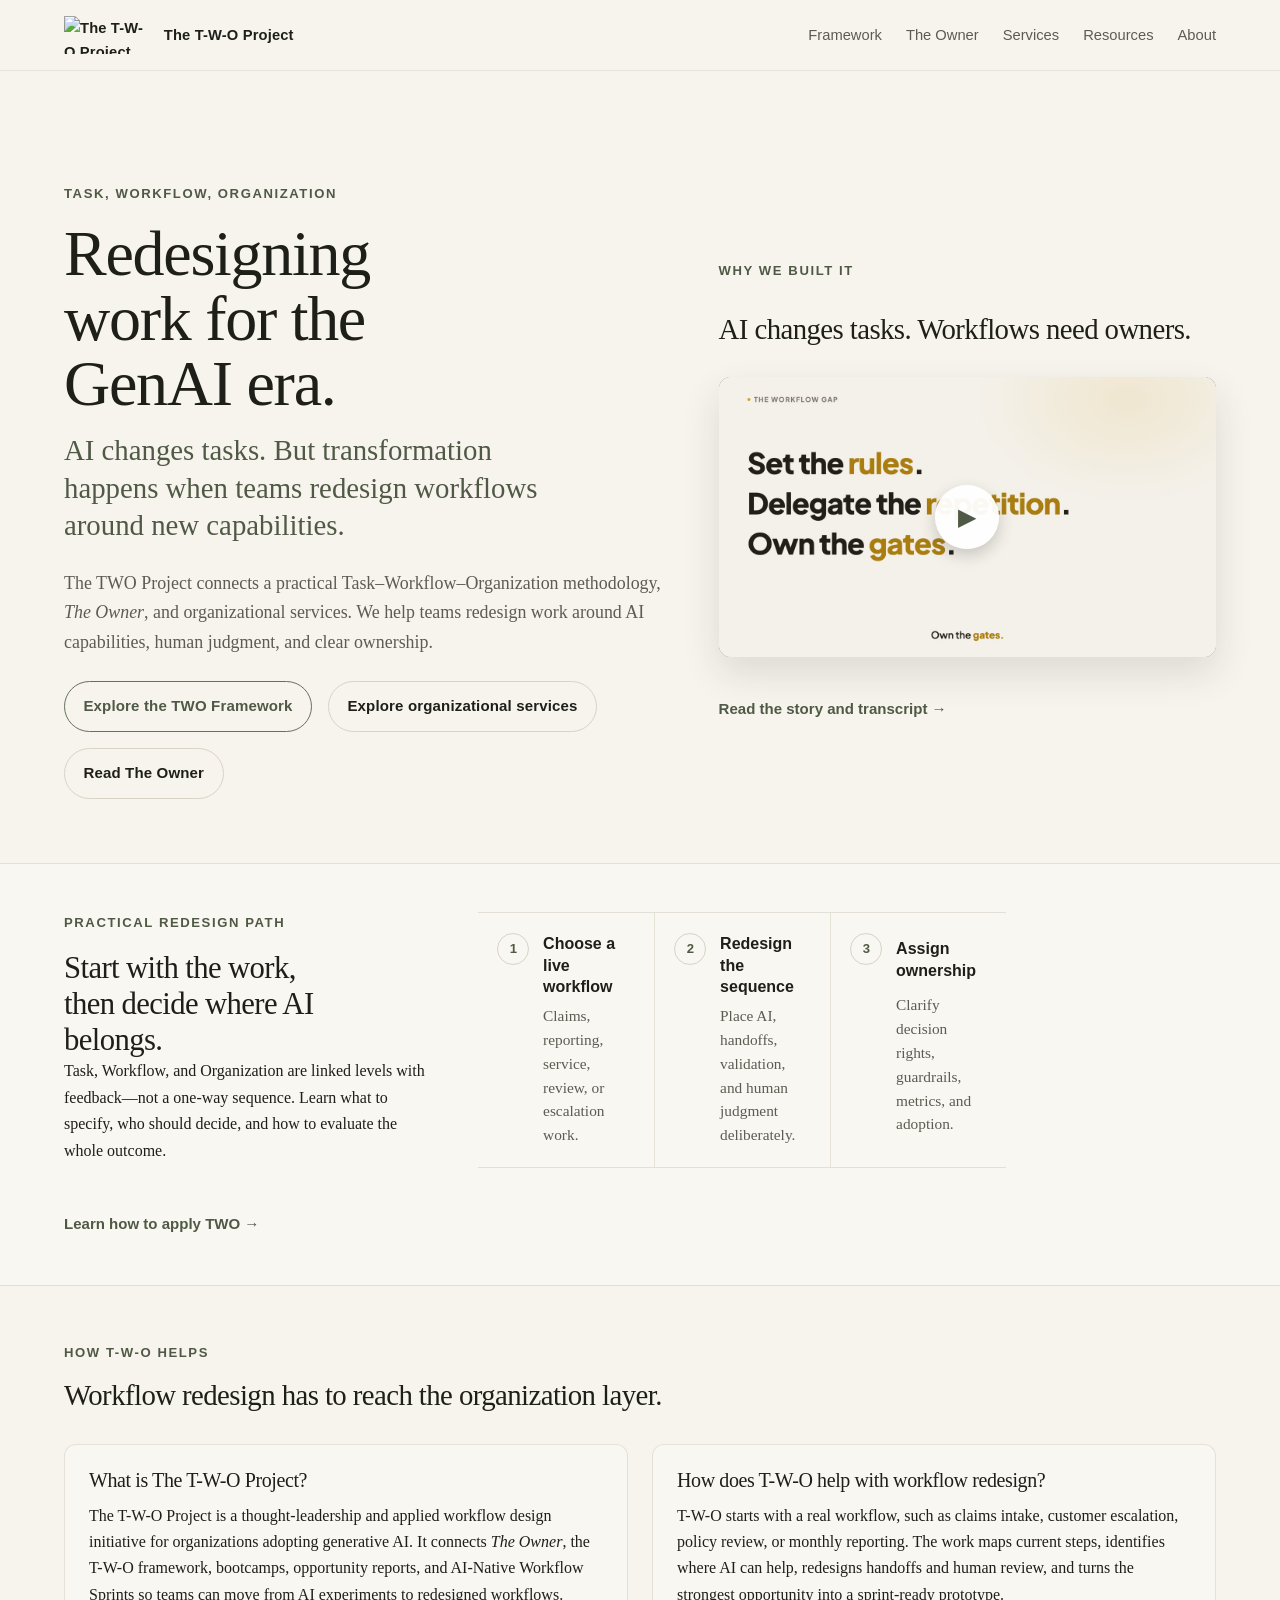
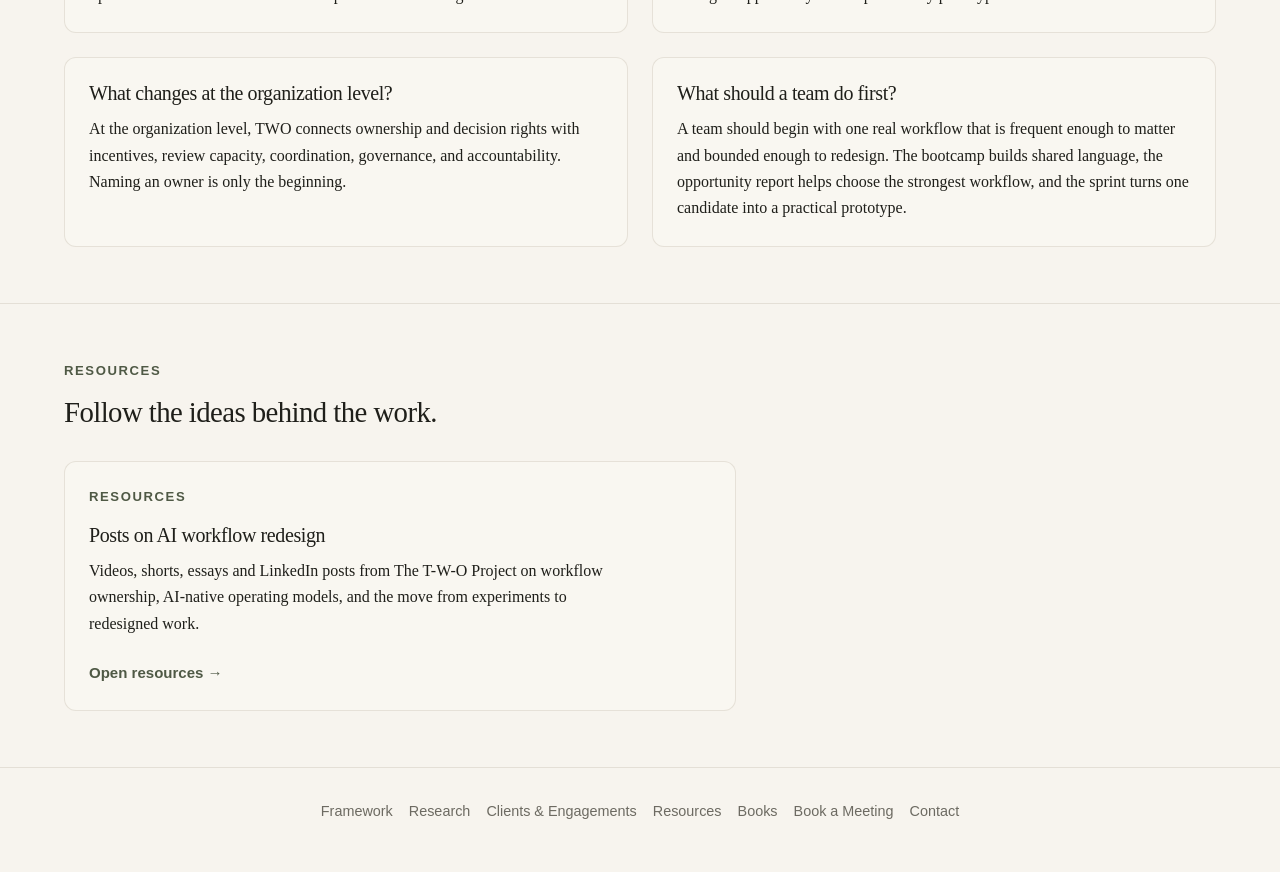
==== index.html @ 73f2ffca "Add Resources section, home video, and pending site updates - Resources: /resources/ index (All, Vid" ====
<!doctype html>
<html lang="en">
<head>
  <meta charset="UTF-8">
  <meta name="viewport" content="width=device-width, initial-scale=1.0">
  <meta name="description" content="The T-W-O Project helps organizations redesign real workflows for the GenAI era through workflow sprints, opportunity reports, bootcamps, and The Owner.">
  <link rel="canonical" href="https://thetwoproject.com/">
  <meta property="og:type" content="website">
  <meta property="og:site_name" content="The T-W-O Project">
  <meta property="og:title" content="The T-W-O Project | AI Workflow Redesign">
  <meta property="og:description" content="The T-W-O Project helps organizations redesign real workflows for the GenAI era through workflow sprints, opportunity reports, bootcamps, and The Owner.">
  <meta property="og:url" content="https://thetwoproject.com/">
  <meta property="og:image" content="https://thetwoproject.com/images/LOGO-W-TEXT.png">
  <meta name="twitter:card" content="summary_large_image">
  <meta name="twitter:title" content="The T-W-O Project | AI Workflow Redesign">
  <meta name="twitter:description" content="The T-W-O Project helps organizations redesign real workflows for the GenAI era through workflow sprints, opportunity reports, bootcamps, and The Owner.">
  <meta name="twitter:image" content="https://thetwoproject.com/images/LOGO-W-TEXT.png">
  <title>The T-W-O Project | AI Workflow Redesign</title>
  <script type="application/ld+json">
  {
    "@context": "https://schema.org",
    "@graph": [
      {
        "@type": "Organization",
        "@id": "https://thetwoproject.com/#organization",
        "name": "The T-W-O Project",
        "url": "https://thetwoproject.com/",
        "logo": "https://thetwoproject.com/images/LOGO-W-TEXT.png",
        "email": "info@thetwoproject.com",
        "description": "The T-W-O Project helps organizations redesign real workflows for the GenAI era through workflow sprints, opportunity reports, bootcamps, and The Owner."
      },
      {
        "@type": "WebSite",
        "@id": "https://thetwoproject.com/#website",
        "name": "The T-W-O Project",
        "url": "https://thetwoproject.com/",
        "publisher": {
          "@id": "https://thetwoproject.com/#organization"
        }
      },
      {
        "@type": "WebPage",
        "@id": "https://thetwoproject.com/#webpage",
        "url": "https://thetwoproject.com/",
        "name": "The T-W-O Project | AI Workflow Redesign",
        "description": "The T-W-O Project helps organizations redesign real workflows for the GenAI era through workflow sprints, opportunity reports, bootcamps, and The Owner.",
        "isPartOf": {
          "@id": "https://thetwoproject.com/#website"
        },
        "about": {
          "@id": "https://thetwoproject.com/#organization"
        },
        "dateModified": "2026-10-11"
      },
      {
        "@type": "ItemList",
        "@id": "https://thetwoproject.com/#offerings",
        "name": "The T-W-O Project offerings",
        "itemListElement": [
          {
            "@type": "ListItem",
            "position": 1,
            "item": {
              "@type": "Service",
              "name": "AI-Native Workflow Sprint",
              "url": "https://thetwoproject.com/work-with-us.html#workflow-sprint",
              "provider": {
                "@id": "https://thetwoproject.com/#organization"
              },
              "description": "AI-Native Workflow Sprints redesign and prototype one high-value workflow with tools, human judgment, and evaluation criteria."
            }
          },
          {
            "@type": "ListItem",
            "position": 2,
            "item": {
              "@type": "Service",
              "name": "Workflow Opportunity Report",
              "url": "https://thetwoproject.com/work-with-us.html#opportunity-report",
              "provider": {
                "@id": "https://thetwoproject.com/#organization"
              },
              "description": "Workflow Opportunity Reports turn employee-submitted workflows into prioritized pilots and practical next steps."
            }
          },
          {
            "@type": "ListItem",
            "position": 3,
            "item": {
              "@type": "Service",
              "name": "AI-Native Workflow Bootcamp",
              "url": "https://thetwoproject.com/work-with-us.html#bootcamp-path",
              "provider": {
                "@id": "https://thetwoproject.com/#organization"
              },
              "description": "Bootcamps help teams map real work, redesign workflows with AI, and identify high-value opportunities in real business tasks."
            }
          }
        ]
      },
      {
        "@type": "FAQPage",
        "@id": "https://thetwoproject.com/#faq",
        "mainEntity": [
          {
            "@type": "Question",
            "name": "What is The T-W-O Project?",
            "acceptedAnswer": {
              "@type": "Answer",
              "text": "The T-W-O Project is a thought-leadership and applied workflow design initiative for organizations adopting generative AI. It connects The Owner, the T-W-O framework, bootcamps, opportunity reports, and AI-Native Workflow Sprints so teams can move from AI experiments to redesigned workflows."
            }
          },
          {
            "@type": "Question",
            "name": "How does T-W-O help with workflow redesign?",
            "acceptedAnswer": {
              "@type": "Answer",
              "text": "T-W-O starts with a real workflow, such as claims intake, customer escalation, policy review, or monthly reporting. The work maps current steps, identifies where AI can help, redesigns handoffs and human review, and turns the strongest opportunity into a sprint-ready prototype."
            }
          },
          {
            "@type": "Question",
            "name": "What changes at the organization level?",
            "acceptedAnswer": {
              "@type": "Answer",
              "text": "At the organization level, TWO connects ownership and decision rights with incentives, review capacity, coordination, governance, and accountability. Naming an owner is only the beginning."
            }
          },
          {
            "@type": "Question",
            "name": "What should a team do first?",
            "acceptedAnswer": {
              "@type": "Answer",
              "text": "A team should begin with one real workflow that is frequent enough to matter and bounded enough to redesign. The bootcamp builds shared language, the opportunity report helps choose the strongest workflow, and the sprint turns one candidate into a practical prototype."
            }
          }
        ]
      }
    ]
  }
  </script>
  <!-- Privacy-friendly analytics by Plausible -->
  <script async src="https://plausible.io/js/pa-7a8gF1ZVN_QGPx2doBvLg.js"></script>
  <script>
    window.plausible=window.plausible||function(){(plausible.q=plausible.q||[]).push(arguments)},plausible.init=plausible.init||function(i){plausible.o=i||{}};
    plausible.init()
  </script>
  <!-- Google tag (gtag.js) -->
  <script async src="https://www.googletagmanager.com/gtag/js?id=G-9XBXGC7R7V"></script>
  <script>
    window.dataLayer = window.dataLayer || [];
    function gtag(){dataLayer.push(arguments);}
    gtag('js', new Date());

    gtag('config', 'G-9XBXGC7R7V');
  </script>
  <link rel="stylesheet" href="styles.css">
  <style>
    /* Home hero video (replaces the Owner preview signup card for now). */
    .hero-video-card { display: grid; gap: var(--space-3); align-content: start; }
    .hero-video-player { position: relative; aspect-ratio: 16 / 9; border-radius: var(--radius); overflow: hidden; background: #1f1f1a; box-shadow: 0 1rem 2.4rem rgba(31,31,26,.12); }
    .hero-video-player button, .hero-video-player iframe { position: absolute; inset: 0; width: 100%; height: 100%; border: 0; padding: 0; }
    .hero-video-player button { cursor: pointer; background: #f4f0e8 center / cover no-repeat; }
    .hero-video-player button span { position: absolute; left: 50%; top: 50%; transform: translate(-50%, -50%); width: 4rem; height: 4rem; border-radius: 50%; background: rgba(255,255,255,.95); display: grid; place-items: center; font-size: 1.5rem; color: var(--accent-deep); box-shadow: 0 .4rem 1rem rgba(31,31,26,.2); }
  </style>
</head>
<body>
  <header class="site-header">
    <div class="site-shell">
      <nav class="site-nav" aria-label="Primary">
        <a class="site-brand" aria-current="page" href="index.html"><img src="images/logo-header.png" alt="The T-W-O Project logo" width="228" height="96">The T-W-O Project</a>
        <div class="site-nav-links">
          <a href="framework.html">Framework</a>
          <a href="owner.html">The Owner</a>
          <a href="work-with-us.html">Services</a>
          <a href="resources/">Resources</a>
          <a href="about.html">About</a>
        </div>
      </nav>
    </div>
  </header>

  <main>
    <section class="hero hero-home hero-home-refined">
      <div class="site-shell hero-home-layout">
        <div class="hero-panel hero-panel-flat hero-home-copy">
          <p class="eyebrow">Task, Workflow, Organization</p>
          <h1>Redesigning work for the GenAI era.</h1>
          <p class="hero-line">AI changes tasks. But transformation happens when teams redesign workflows around new capabilities.</p>
          <p class="hero-text">The TWO Project connects a practical Task–Workflow–Organization methodology, <em>The Owner</em>, and organizational services. We help teams redesign work around AI capabilities, human judgment, and clear ownership.</p>
          <div class="cta-links" aria-label="Primary actions">
            <a class="button-link" href="framework.html">Explore the TWO Framework</a>
            <a class="button-link button-link-secondary" href="work-with-us.html">Explore organizational services</a>
            <a class="button-link button-link-secondary" href="owner.html">Read The Owner</a>
          </div>
        </div>
        <aside class="hero-video-card" aria-labelledby="hero-video-heading">
          <p class="section-label">Why we built it</p>
          <h2 id="hero-video-heading">AI changes tasks. Workflows need owners.</h2>
          <div class="hero-video-player" id="hero-video" data-video-id="E_-4bHsLRwQ">
            <button type="button" aria-label="Play video: AI changes tasks. Workflows need owners." style="background-image:url('images/why-two-poster.jpg')"><span aria-hidden="true">&#9654;</span></button>
          </div>
          <a class="text-link" href="resources/why-the-two-project/">Read the story and transcript</a>
        </aside>
      </div>
    </section>

    <section class="section section-bordered redesign-path-section" aria-labelledby="redesign-path-heading">
      <div class="site-shell redesign-path-layout">
        <div class="redesign-path-copy">
          <p class="section-label">Practical redesign path</p>
          <h2 id="redesign-path-heading">Start with the work, then decide where AI belongs.</h2>
          <p>Task, Workflow, and Organization are linked levels with feedback—not a one-way sequence. Learn what to specify, who should decide, and how to evaluate the whole outcome.</p>
          <a class="text-link" href="framework.html#apply">Learn how to apply TWO</a>
        </div>
        <ol class="redesign-path-steps">
          <li>
            <span>1</span>
            <strong>Choose a live workflow</strong>
            <p>Claims, reporting, service, review, or escalation work.</p>
          </li>
          <li>
            <span>2</span>
            <strong>Redesign the sequence</strong>
            <p>Place AI, handoffs, validation, and human judgment deliberately.</p>
          </li>
          <li>
            <span>3</span>
            <strong>Assign ownership</strong>
            <p>Clarify decision rights, guardrails, metrics, and adoption.</p>
          </li>
        </ol>
      </div>
    </section>

    <section class="section section-bordered section-quiet" aria-labelledby="home-faq-heading">
      <div class="site-shell">
        <div class="section-intro narrow-flow">
          <p class="section-label">How T-W-O helps</p>
          <h2 id="home-faq-heading">Workflow redesign has to reach the organization layer.</h2>
        </div>
        <div class="resource-grid">
          <article class="resource-card">
            <h3>What is The T-W-O Project?</h3>
            <p>The T-W-O Project is a thought-leadership and applied workflow design initiative for organizations adopting generative AI. It connects <em>The Owner</em>, the T-W-O framework, bootcamps, opportunity reports, and AI-Native Workflow Sprints so teams can move from AI experiments to redesigned workflows.</p>
          </article>
          <article class="resource-card">
            <h3>How does T-W-O help with workflow redesign?</h3>
            <p>T-W-O starts with a real workflow, such as claims intake, customer escalation, policy review, or monthly reporting. The work maps current steps, identifies where AI can help, redesigns handoffs and human review, and turns the strongest opportunity into a sprint-ready prototype.</p>
          </article>
          <article class="resource-card">
            <h3>What changes at the organization level?</h3>
            <p>At the organization level, TWO connects ownership and decision rights with incentives, review capacity, coordination, governance, and accountability. Naming an owner is only the beginning.</p>
          </article>
          <article class="resource-card">
            <h3>What should a team do first?</h3>
            <p>A team should begin with one real workflow that is frequent enough to matter and bounded enough to redesign. The bootcamp builds shared language, the opportunity report helps choose the strongest workflow, and the sprint turns one candidate into a practical prototype.</p>
          </article>
        </div>
      </div>
    </section>

    <section class="section section-bordered section-quiet">
      <div class="site-shell">
        <div class="section-intro narrow-flow">
          <p class="section-label">Resources</p>
          <h2>Follow the ideas behind the work.</h2>
        </div>
        <article class="link-card blog-feature-card">
          <p class="section-label">Resources</p>
          <h3>Posts on AI workflow redesign</h3>
          <p>Videos, shorts, essays and LinkedIn posts from The T-W-O Project on workflow ownership, AI-native operating models, and the move from experiments to redesigned work.</p>
          <a class="text-link" href="resources/">Open resources</a>
        </article>
      </div>
    </section>

  </main>

  <footer class="site-footer">
    <div class="site-shell footer-row footer-row-refined">
      <nav class="footer-links" aria-label="Footer">
        <a href="framework.html">Framework</a>
        <a href="research.html">Research</a>
        <a href="clients.html">Clients &amp; Engagements</a>
        <a href="resources/">Resources</a>
        <a href="owner.html">Books</a>
        <a href="https://bookings.cloud.microsoft/book/AIWorkflowGameDiscoveryCall@genai4all.org/?ismsaljsauthenabled" target="_blank" rel="noopener noreferrer">Book a Meeting</a>
        <a href="mailto:info@thetwoproject.com">Contact</a>
      </nav>
    </div>
  </footer>
  <script>
    (function () {
      var box = document.getElementById('hero-video');
      if (!box) return;
      var btn = box.querySelector('button');
      btn.addEventListener('click', function () {
        var f = document.createElement('iframe');
        f.src = 'https://www.youtube-nocookie.com/embed/' + box.dataset.videoId + '?autoplay=1&rel=0';
        f.title = 'AI changes tasks. Workflows need owners.';
        f.allow = 'accelerometer; autoplay; clipboard-write; encrypted-media; gyroscope; picture-in-picture; web-share';
        f.allowFullscreen = true;
        box.replaceChild(f, btn);
      });
    })();
  </script>
</body>
</html>
---- styles.css ----
:root {
  /* Core palette */
  --background: #f7f4ee;
  --surface: #fbf9f4;
  --surface-strong: #f1ece2;
  --text: #1f1f1a;
  --muted: #5d5b52;
  --border: #d9d3c6;
  --border-soft: rgba(217, 211, 198, 0.6);
  --accent: #66715b;
  --accent-deep: #4f5945;

  /* Typography */
  --font-serif: "Iowan Old Style", "Palatino Linotype", "Book Antiqua", Palatino, "Times New Roman", serif;
  --font-sans: -apple-system, BlinkMacSystemFont, "Segoe UI", Helvetica, Arial, sans-serif;

  /* Layout */
  --page-width: 72rem;
  --content-width: 42rem;
  --space-1: 0.5rem;
  --space-2: 0.75rem;
  --space-3: 1rem;
  --space-4: 1.5rem;
  --space-5: 2rem;
  --space-6: 3rem;
  --space-7: 4rem;
  --space-8: 6rem;
  --radius: 0.75rem;
  --transition: 160ms ease;
}

/* TWO guide: scoped additions to the shared editorial components. */
.about-project-panel p a { text-decoration: underline; text-underline-offset: 0.2em; }
.framework-page :is(a, button):focus-visible,
.site-nav a:focus-visible,
.footer-links a:focus-visible {
  outline: 2px solid var(--accent-deep);
  outline-offset: 4px;
}

.framework-skip {
  position: absolute;
  top: 0.5rem;
  left: 0.5rem;
  z-index: 100;
  padding: 0.6rem 1rem;
  background: var(--surface);
  transform: translateY(-200%);
}

.framework-skip:focus { transform: translateY(0); }
.framework-page main [id] { scroll-margin-top: 1.5rem; }
.framework-page h4 { margin: 1.25rem 0 0.5rem; font-family: var(--font-sans); font-size: 0.95rem; }
.framework-page li + li { margin-top: 0.5rem; }
.framework-page :is(p, li, a) { overflow-wrap: break-word; }
.framework-page .resource-card p { margin-bottom: var(--space-4); }
.framework-page .resource-card p:last-child { margin-bottom: 0; }
.framework-section-nav { display: flex; flex-wrap: wrap; gap: 0.7rem 1.5rem; margin-top: var(--space-5); font-family: var(--font-sans); font-size: 0.9rem; }
.framework-section-nav a,
.framework-page p a { text-decoration: underline; text-underline-offset: 0.2em; }
.framework-loop { margin: var(--space-5) 0; padding: var(--space-5); border: 1px solid var(--border); border-radius: var(--radius); background: var(--surface-strong); }
.framework-loop-grid { display: grid; grid-template-columns: 1fr auto 1fr auto 1fr; gap: var(--space-4); align-items: center; }
.framework-loop-grid div { min-width: 0; }
.framework-loop-grid strong { display: block; font-size: 1.45rem; }
.framework-loop-grid span { display: block; font-family: var(--font-sans); color: var(--muted); font-size: 0.9rem; }
.framework-loop-grid .framework-loop-arrow { font-size: 1.8rem; color: var(--accent-deep); }
.framework-loop figcaption { margin-top: var(--space-4); max-width: 75ch; color: var(--muted); font-size: 0.95rem; }
.framework-level-grid,
.framework-comparison { display: grid; grid-template-columns: repeat(3, minmax(0, 1fr)); gap: var(--space-4); }
.framework-example-note { padding-top: var(--space-3); border-top: 1px solid var(--border); color: var(--muted); }
.framework-feedback { max-width: 75ch; margin-top: var(--space-5); }
.framework-subheading { margin-top: var(--space-6); }
.framework-process { max-width: 75ch; padding-left: 1.5rem; }
.framework-process > li { padding: var(--space-4) 0 var(--space-3) 0.5rem; border-bottom: 1px solid var(--border-soft); }
.framework-process > li::marker { color: var(--accent-deep); font-family: var(--font-sans); font-weight: 600; }
.framework-process h4 { margin-top: 0; }
.framework-checklist { max-width: 75ch; margin-top: var(--space-5); padding: var(--space-5); background: var(--surface-strong); border: 1px solid var(--border); border-radius: var(--radius); }
.framework-checklist ul { margin-bottom: 0; }

@media (max-width: 960px) {
  .framework-level-grid,
  .framework-comparison { grid-template-columns: 1fr; }
}

@media (max-width: 600px) {
  .framework-loop-grid { grid-template-columns: 1fr; gap: var(--space-2); }
  .framework-loop-grid .framework-loop-arrow { transform: rotate(90deg); justify-self: start; }
  .framework-loop,
  .framework-checklist { padding: var(--space-4); }
}

@media (prefers-reduced-motion: reduce) {
  html { scroll-behavior: auto; }
}

/* Base document styles */
*,
*::before,
*::after {
  box-sizing: border-box;
}

html {
  font-size: 16px;
  scroll-behavior: smooth;
}

body {
  margin: 0;
  background: var(--background);
  color: var(--text);
  font-family: var(--font-serif);
  line-height: 1.65;
  text-rendering: optimizeLegibility;
  -webkit-font-smoothing: antialiased;
  overflow-x: hidden;
}

img {
  max-width: 100%;
  display: block;
}

a {
  color: var(--accent-deep);
  text-decoration: none;
}

a:hover,
a:focus-visible {
  color: var(--accent);
}

p,
ul,
ol {
  margin: 0 0 var(--space-4);
  max-width: 66ch;
}

h1,
h2,
h3 {
  margin: 0 0 var(--space-3);
  font-weight: 500;
  line-height: 1.1;
  letter-spacing: -0.02em;
}

h1 {
  font-size: clamp(3.2rem, 7.4vw, 5.6rem);
}

h2 {
  font-size: clamp(1.35rem, 2.4vw, 1.8rem);
}

h3 {
  font-size: 1.15rem;
}

em {
  font-style: italic;
}

/* Shared layout helpers */
.site-shell {
  width: min(calc(100% - 2.5rem), var(--page-width));
  margin: 0 auto;
}

.narrow-flow {
  max-width: 38rem;
}

.section {
  padding: var(--space-7) 0;
}

.section-quiet {
  padding-top: calc(var(--space-7) - 0.5rem);
  padding-bottom: calc(var(--space-7) - 0.5rem);
}

.section-bordered {
  border-top: 1px solid var(--border-soft);
}

.section-label,
.eyebrow,
.site-nav,
.button-link,
.footer-domain,
.note-title {
  font-family: var(--font-sans);
}

.section-label,
.eyebrow {
  margin-bottom: var(--space-3);
  color: var(--accent-deep);
  font-size: 0.82rem;
  font-weight: 600;
  letter-spacing: 0.12em;
  text-transform: uppercase;
}

.section-heading {
  max-width: 24rem;
}

.section-intro {
  margin-bottom: var(--space-5);
}

/* Header and navigation */
.site-header {
  border-bottom: 1px solid rgba(217, 211, 198, 0.5);
  background: rgba(247, 244, 238, 0.82);
  backdrop-filter: blur(8px);
}

.site-nav {
  display: flex;
  align-items: center;
  justify-content: space-between;
  gap: var(--space-4);
  flex-wrap: wrap;
  padding: 1rem 0;
  font-size: 0.92rem;
}

.site-brand {
  display: flex;
  align-items: center;
  gap: 0.6rem;
  color: var(--text);
  font-weight: 600;
  letter-spacing: 0.01em;
}

.site-brand img {
  height: 38px;
  width: auto;
  display: block;
}

.site-nav-links {
  display: flex;
  flex-wrap: wrap;
  gap: var(--space-4);
}

.site-nav-links a {
  color: var(--muted);
}

.site-nav-links a:hover,
.site-nav-links a:focus-visible {
  color: var(--text);
}

.site-nav-links a[aria-current="page"] {
  color: var(--text);
}

/* Hero sections */
.hero {
  padding: calc(var(--space-8) + 0.5rem) 0 var(--space-8);
}

.hero-compact {
  padding-bottom: var(--space-7);
}

.hero-compact h1 {
  font-size: clamp(2rem, 4.5vw, 3.2rem);
}

.hero-home {
  padding-top: calc(var(--space-8) + 1rem);
}

.hero-home-refined {
  padding-bottom: var(--space-7);
}

.hero-home-layout {
  display: grid;
  grid-template-columns: minmax(0, 1fr) minmax(20rem, 0.82fr);
  gap: var(--space-6);
  align-items: center;
}

.hero-home-copy h1 {
  max-width: 12ch;
  font-size: clamp(2.5rem, 5vw, 4.1rem);
  line-height: 1.02;
}

.hero-home-copy .hero-line {
  max-width: 34ch;
}

.hero-signup-card {
  align-self: center;
  padding: 1.35rem 1.5rem;
  border: 1px solid var(--border-soft);
  border-radius: var(--radius);
  background: rgba(251, 249, 244, 0.9);
  box-shadow: inset 0 1px 0 rgba(255, 255, 255, 0.7);
}

.hero-signup-card h2 {
  margin-bottom: var(--space-2);
  font-size: 1.35rem;
  letter-spacing: 0;
}

.hero-signup-card > p:last-of-type {
  margin-bottom: 0;
  color: var(--muted);
  font-size: 0.95rem;
}

.hero-signup-form {
  margin-top: var(--space-4);
}

.hero-signup-fields {
  gap: 0.75rem;
}

.redesign-path-section {
  padding: var(--space-6) 0;
  background: rgba(251, 249, 244, 0.38);
}

.redesign-path-layout {
  display: grid;
  grid-template-columns: minmax(14rem, 0.72fr) minmax(0, 1.45fr);
  gap: var(--space-6);
  align-items: start;
}

.redesign-path-copy h2 {
  max-width: 16rem;
  margin-bottom: 0;
  font-size: clamp(1.6rem, 2.4vw, 2.1rem);
  line-height: 1.18;
}

.redesign-path-steps {
  display: grid;
  grid-template-columns: repeat(3, minmax(0, 1fr));
  gap: 0;
  margin: 0;
  padding: 0;
  border-top: 1px solid var(--border-soft);
  border-bottom: 1px solid var(--border-soft);
  list-style: none;
}

.redesign-path-steps li {
  display: grid;
  grid-template-columns: auto minmax(0, 1fr);
  column-gap: 0.85rem;
  row-gap: 0.4rem;
  padding: 1.25rem 1.2rem;
}

.redesign-path-steps li + li {
  border-left: 1px solid var(--border-soft);
}

.redesign-path-steps span {
  display: inline-flex;
  align-items: center;
  justify-content: center;
  width: 2rem;
  height: 2rem;
  border: 1px solid var(--border);
  border-radius: 999px;
  color: var(--accent-deep);
  font-family: var(--font-sans);
  font-size: 0.82rem;
  font-weight: 700;
  line-height: 1;
}

.redesign-path-steps strong {
  align-self: center;
  color: var(--text);
  font-family: var(--font-sans);
  font-size: 1rem;
  line-height: 1.35;
}

.redesign-path-steps p {
  grid-column: 2;
  margin: 0;
  color: var(--muted);
  font-size: 0.96rem;
  line-height: 1.55;
}

.hero-panel {
  max-width: 46rem;
  padding: 0;
  border: 0;
  border-radius: 0;
  background: transparent;
  box-shadow: none;
}

.hero-panel-compact {
  max-width: 40rem;
}

.hero-panel-flat {
  max-width: 40rem;
}

.hero-subtitle {
  margin-top: calc(var(--space-2) * -1);
  margin-bottom: var(--space-4);
  color: var(--muted);
  font-size: 1.1rem;
  font-style: italic;
}

.hero-line {
  max-width: 30ch;
  margin-bottom: var(--space-4);
  color: var(--accent-deep);
  font-size: clamp(1.35rem, 2.5vw, 1.8rem);
  line-height: 1.3;
}

.hero-text {
  max-width: 38rem;
  color: var(--muted);
  font-size: 1.12rem;
}

.hero-with-player .hero-player-layout {
  display: grid;
  grid-template-columns: minmax(0, 1fr) minmax(12rem, 17.5rem);
  align-items: start;
  gap: var(--space-6);
}

.hero-with-player .hero-player-copy {
  max-width: none;
}

.hero-audio {
  margin: 0;
  padding: 0;
  border: 1px solid var(--border-soft);
  border-radius: var(--radius);
  background: var(--surface);
  box-shadow: 0 0.5rem 1.5rem rgba(31, 31, 26, 0.05);
}

.hero-audio-label {
  margin: 0;
  padding: 0.65rem 1rem 0.35rem;
  font-family: var(--font-sans);
  font-size: 0.72rem;
  font-weight: 600;
  letter-spacing: 0.1em;
  text-transform: uppercase;
  color: var(--accent-deep);
}

.hero-audio-tracks {
  display: flex;
  flex-wrap: wrap;
  gap: var(--space-2);
  padding: 0 0.75rem 0.5rem;
}

.hero-audio-chip {
  margin: 0;
  padding: 0.35rem 0.65rem;
  border: 1px solid var(--border);
  border-radius: 999px;
  background: var(--surface);
  color: var(--text);
  font-family: var(--font-sans);
  font-size: 0.8rem;
  font-weight: 600;
  cursor: pointer;
  transition: background-color var(--transition), border-color var(--transition), color var(--transition);
}

.hero-audio-chip:hover,
.hero-audio-chip:focus-visible {
  border-color: var(--accent);
  color: var(--accent-deep);
  outline: none;
}

.hero-audio-chip[aria-current="true"] {
  border-color: var(--accent);
  background: rgba(102, 113, 91, 0.1);
  color: var(--accent-deep);
}

.hero-audio-frame {
  display: block;
  width: 100%;
  height: 4.75rem;
  border: 0;
  background: transparent;
}

.preview-lede {
  margin-bottom: 0;
  color: var(--muted);
  font-size: 1.02rem;
}

.preview-gitbook-cta {
  margin-top: var(--space-4);
  margin-bottom: 0;
}

.preview-crosslink {
  margin-top: var(--space-3);
  margin-bottom: 0;
  color: var(--muted);
  font-size: 0.98rem;
}

.preview-embed-docs {
  margin-top: var(--space-6);
  padding: var(--space-4);
  max-width: 40rem;
  border: 1px solid var(--border-soft);
  border-radius: var(--radius);
  background: rgba(251, 249, 244, 0.6);
}

.preview-embed-docs summary {
  cursor: pointer;
  font-family: var(--font-sans);
  font-size: 0.95rem;
  font-weight: 600;
  color: var(--text);
}

.preview-embed-intro {
  margin-top: var(--space-3);
  margin-bottom: var(--space-3);
  color: var(--muted);
  font-size: 0.92rem;
}

.preview-embed-intro code {
  font-size: 0.88em;
}

.preview-embed-code {
  margin: 0;
  padding: var(--space-3);
  overflow-x: auto;
  border-radius: calc(var(--radius) - 2px);
  background: var(--surface-strong);
  font-family: ui-monospace, SFMono-Regular, Menlo, Monaco, Consolas, monospace;
  font-size: 0.78rem;
  line-height: 1.45;
  color: var(--text);
}

/* Owner page (The Owner Book) */
.owner-page {
  --owner-hero-content-width: 48rem;
}

.owner-hero-layout {
  display: grid;
  width: 100%;
  grid-template-columns: minmax(0, 48rem) minmax(18rem, 1fr);
  align-items: start;
  gap: 0;
}

.owner-hero-copy {
  max-width: 41rem;
}

.owner-hero-cover {
  justify-self: center;
  width: min(100%, 22rem);
  margin-top: 0.45rem;
}

.owner-cover-stage {
  display: flex;
  justify-content: center;
  width: min(100%, 20.5rem);
  padding: 0;
}

.owner-cover-stage img {
  width: 100%;
  display: block;
  border-radius: 0.95rem;
  box-shadow:
    0 0.35rem 0.85rem rgba(72, 52, 43, 0.05),
    0 1.2rem 2.6rem rgba(102, 77, 64, 0.12),
    0 2.8rem 4.8rem rgba(181, 162, 145, 0.2);
}

.owner-hero-audio {
  margin-top: var(--space-3);
  max-width: min(100%, var(--owner-hero-content-width));
}

@media (min-width: 721px) and (max-width: 1360px) {
  .owner-hero-layout {
    gap: clamp(1rem, 2vw, 1.5rem);
  }
}

@media (max-width: 720px) {
  .owner-hero-layout {
    grid-template-columns: 1fr;
  }

  .owner-hero-audio,
  .owner-hero-actions {
    max-width: 30rem;
  }

  .owner-hero-cover {
    order: -1;
    max-width: 16rem;
    margin-top: 0;
    margin-bottom: var(--space-4);
  }

  .owner-cover-stage {
    padding: 0;
  }
}

.owner-audio-intro {
  margin-top: var(--space-4);
  margin-bottom: var(--space-2);
}

.owner-audio-title,
.owner-audio-copy {
  font-family: var(--font-sans);
}

.owner-audio-title {
  margin-bottom: 0.35rem;
  color: var(--text);
  font-size: 0.92rem;
  font-weight: 700;
  letter-spacing: 0.04em;
  text-transform: uppercase;
}

.owner-audio-copy {
  margin-bottom: 0;
  color: var(--muted);
  font-size: 0.94rem;
  line-height: 1.55;
}

.owner-audio-copy a {
  color: var(--accent-deep);
  font-weight: 600;
  text-decoration: underline;
  text-underline-offset: 2px;
}

.owner-preview-platforms {
  display: flex;
  flex-wrap: wrap;
  gap: 0.5rem;
  margin-top: 0.85rem;
}

.owner-preview-platform {
  display: inline-flex;
  align-items: center;
  gap: 0.45rem;
  padding: 0.35rem 0.75rem;
  border: 1px solid var(--border);
  border-radius: 999px;
  background: var(--surface);
  color: var(--text);
  font-family: var(--font-sans);
  font-size: 0.82rem;
  font-weight: 600;
  line-height: 1;
  transition: border-color var(--transition), background-color var(--transition), color var(--transition);
}

.owner-preview-platform:hover,
.owner-preview-platform:focus-visible {
  border-color: var(--accent);
  background: rgba(102, 113, 91, 0.08);
  color: var(--accent-deep);
  outline: none;
}

.owner-preview-platform-icon {
  width: 0.95rem;
  height: 0.95rem;
  fill: currentColor;
  flex: 0 0 auto;
}

.owner-full-audio-cta {
  margin: 0.85rem 0 0;
  font-family: var(--font-sans);
  font-size: 0.92rem;
}

.owner-full-audio-cta a {
  color: var(--accent-deep);
  font-weight: 600;
  text-decoration: underline;
  text-underline-offset: 2px;
}

.owner-page .hero-audio {
  width: 100%;
  padding-bottom: 0;
  overflow: hidden;
  border-color: var(--border-soft);
  background: var(--surface-strong);
  box-shadow: none;
}

.owner-page .hero-audio-label {
  padding: 0.7rem 1rem 0.35rem;
  color: var(--accent-deep);
}

.owner-page .hero-audio-tracks {
  padding: 0 1rem 0.4rem;
  gap: 0.4rem;
}

.owner-page .hero-audio-chip {
  border-color: var(--border);
  background: var(--surface);
  color: var(--text);
}

.owner-page .hero-audio-chip:hover,
.owner-page .hero-audio-chip:focus-visible {
  border-color: var(--muted);
  color: var(--text);
}

.owner-page .hero-audio-chip[aria-current="true"] {
  border-color: var(--text);
  background: var(--text);
  color: var(--surface);
}

.owner-page .hero-audio-frame {
  height: 4rem;
  display: block;
}

.owner-page .hero-audio-hint {
  margin: 0;
  padding: 0.3rem 1rem 0.6rem;
  font-family: var(--font-sans);
  font-size: 0.75rem;
  line-height: 1.4;
  color: var(--muted);
  border-top: 1px solid var(--border-soft);
}

/* Standalone audio section */
.owner-audio-layout {
  display: grid;
  grid-template-columns: minmax(0, 1fr) minmax(14rem, 22rem);
  align-items: start;
  gap: clamp(var(--space-5), 4vw, var(--space-7));
}

.owner-audio-intro p:last-of-type {
  margin-bottom: 0;
  color: var(--muted);
}

.owner-audio-widget {
  width: 100%;
  overflow: hidden;
  border-color: var(--border-soft);
  background: var(--surface-strong);
  box-shadow: none;
  padding-bottom: 0;
}

@media (max-width: 700px) {
  .owner-audio-layout {
    grid-template-columns: 1fr;
  }
}

.owner-page #read-the-preview .owner-read-kickoff {
  max-width: 42rem;
  margin-bottom: var(--space-5);
}

.owner-page #read-the-preview .preview-embed-docs {
  max-width: 48rem;
}

.owner-page .chapter-list {
  max-width: 52rem;
}

.owner-hero-actions {
  display: grid;
  grid-template-columns: repeat(3, minmax(0, 1fr));
  gap: 0.85rem;
  margin-top: var(--space-3);
  margin-bottom: var(--space-2);
  max-width: var(--owner-hero-content-width);
}

.owner-cta {
  display: flex;
  flex-direction: column;
  align-items: flex-start;
  justify-content: space-between;
  min-height: 7.1rem;
  padding: 0.8rem 0.9rem 0.85rem;
  border: 1px solid var(--border);
  border-radius: 1rem;
  background: #fffaf3;
  box-shadow: 0 0.7rem 1.6rem rgba(31, 31, 26, 0.06);
  transition: transform var(--transition), box-shadow var(--transition), border-color var(--transition), color var(--transition);
}

.owner-cta:hover,
.owner-cta:focus-visible {
  transform: translateY(-2px);
  box-shadow: 0 1rem 2rem rgba(31, 31, 26, 0.1);
  color: inherit;
}

.owner-cta-kicker,
.owner-cta-title,
.owner-cta-note {
  font-family: var(--font-sans);
}

.owner-cta-kicker {
  font-size: 0.68rem;
  font-weight: 600;
  letter-spacing: 0.1em;
  text-transform: uppercase;
}

.owner-cta-title {
  display: block;
  margin-top: 0.3rem;
  font-size: 0.94rem;
  font-weight: 700;
  line-height: 1.3;
}

.owner-cta-note {
  display: block;
  margin-top: 0.5rem;
  font-size: 0.81rem;
  line-height: 1.45;
}

.owner-cta-kindle {
  background: linear-gradient(180deg, #fffdf9 0%, #f1e5d7 100%);
  border-color: #d9c7b2;
  color: #41302b;
}

.owner-cta-kindle .owner-cta-kicker {
  color: #8a6656;
}

.owner-cta-kindle .owner-cta-note {
  color: #67574f;
}

.owner-cta-paperback {
  background: linear-gradient(180deg, #45312c 0%, #30211e 100%);
  border-color: #30211e;
  color: #f7efe7;
}

.owner-cta-paperback .owner-cta-kicker {
  color: rgba(247, 239, 231, 0.72);
}

.owner-cta-paperback .owner-cta-note {
  color: rgba(247, 239, 231, 0.82);
}

.owner-cta-audible {
  background: linear-gradient(180deg, #efe2d5 0%, #e7d2be 100%);
  border-color: #c6a387;
  color: #3e2c26;
}

.owner-cta-audible .owner-cta-kicker {
  color: #8c5c42;
}

.owner-cta-audible .owner-cta-note {
  color: #62453b;
}

.owner-availability {
  margin-bottom: var(--space-3);
  color: var(--text);
  font-size: 0.96rem;
}

.owner-buy-actions {
  margin-bottom: 0;
}

.hero-text-compact {
  margin-top: 0;
  margin-bottom: 0;
  font-size: 1rem;
}

.owner-page .hero-story-hook {
  margin-bottom: var(--space-4);
  color: var(--text);
  font-size: 1.06rem;
}

.owner-page .owner-feedback-hint {
  margin-top: var(--space-3);
  color: var(--muted);
  font-size: 0.98rem;
  line-height: 1.55;
  max-width: 38rem;
}

.owner-about-merged .owner-about-meta {
  margin-bottom: var(--space-4);
  color: var(--muted);
  font-size: 1rem;
}

.owner-about-parts {
  margin-top: var(--space-4);
}

.owner-about-parts .chapter-item h3 {
  font-size: 1.05rem;
}

.owner-reactions-section {
  background: linear-gradient(180deg, rgba(251, 249, 244, 0.3), rgba(246, 240, 232, 0.6));
}

.owner-reactions-intro {
  max-width: 39rem;
  margin-bottom: var(--space-5);
}

.owner-reactions-grid {
  display: grid;
  grid-template-columns: repeat(12, minmax(0, 1fr));
  gap: var(--space-4);
}

.owner-reaction-card {
  grid-column: span 3;
  display: flex;
  flex-direction: column;
  justify-content: space-between;
  min-height: 15.5rem;
  margin: 0;
  padding: 1.6rem 1.45rem 1.5rem;
  border: 1px solid rgba(217, 211, 198, 0.82);
  border-radius: 1.2rem;
  background: rgba(255, 253, 249, 0.92);
  box-shadow: 0 1rem 2rem rgba(31, 31, 26, 0.05), inset 0 1px 0 rgba(255, 255, 255, 0.72);
}

.owner-reaction-card-featured {
  grid-column: span 6;
  background: linear-gradient(180deg, rgba(255, 253, 249, 0.98), rgba(246, 237, 226, 0.94));
}

.owner-reaction-quote {
  margin: 0;
  position: relative;
  padding-top: 1.45rem;
}

.owner-reaction-quote::before {
  content: "“";
  position: absolute;
  top: -0.25rem;
  left: -0.1rem;
  color: rgba(138, 102, 86, 0.42);
  font-size: 3rem;
  line-height: 1;
}

.owner-reaction-quote p {
  margin-bottom: 0;
  max-width: none;
  color: var(--text);
  font-size: 1.03rem;
  line-height: 1.7;
}

.owner-reaction-meta {
  display: grid;
  gap: 0.15rem;
  margin-top: var(--space-4);
  padding-top: var(--space-3);
  border-top: 1px solid rgba(217, 211, 198, 0.7);
}

.owner-reaction-name,
.owner-reaction-role {
  font-family: var(--font-sans);
}

.owner-reaction-name {
  color: var(--text);
  font-size: 0.88rem;
  font-weight: 700;
  letter-spacing: 0.02em;
}

.owner-reaction-role {
  margin-bottom: 0;
  color: var(--muted);
  font-size: 0.82rem;
}

/* Shared content layouts */
.feature-grid,
.status-grid,
.cta-panel,
.content-grid,
.media-layout {
  display: grid;
  gap: var(--space-5);
}

.feature-grid,
.content-grid {
  grid-template-columns: minmax(0, 1.75fr) minmax(14rem, 0.8fr);
  align-items: start;
}

.media-layout {
  grid-template-columns: minmax(20rem, 1.35fr) minmax(16rem, 0.9fr);
  align-items: start;
  gap: calc(var(--space-5) + 0.5rem);
  margin-top: var(--space-5);
}

.media-layout-reverse {
  grid-template-columns: minmax(15rem, 0.88fr) minmax(22rem, 1.38fr);
}

.media-layout-framework {
  align-items: center;
  grid-template-columns: minmax(14rem, 0.82fr) minmax(18rem, 1.1fr);
}

.feature-subtitle {
  color: var(--muted);
  font-size: 1.1rem;
}

.feature-note,
.info-card,
.status-item,
.link-card,
.resource-card,
.chapter-item {
  border: 1px solid var(--border-soft);
  border-radius: var(--radius);
  background: rgba(251, 249, 244, 0.5);
}

.feature-note {
  padding: 1.35rem 1.5rem;
  color: var(--muted);
  box-shadow: inset 0 1px 0 rgba(255, 255, 255, 0.55);
}

.note-title {
  margin-bottom: var(--space-2);
  color: var(--text);
  font-size: 0.88rem;
  font-weight: 600;
  letter-spacing: 0.04em;
  text-transform: uppercase;
}

.card-grid {
  display: grid;
  grid-template-columns: repeat(3, minmax(0, 1fr));
  gap: var(--space-4);
  margin-top: var(--space-5);
}

.compact-grid {
  margin-top: var(--space-4);
}

.info-card {
  padding: 1.5rem 1.35rem 1.6rem;
  background: transparent;
  border-radius: 0;
  border-left: 0;
  border-right: 0;
  box-shadow: none;
}

.info-card p,
.status-item p {
  margin-bottom: 0;
  color: var(--muted);
}

.info-card h3 {
  margin-bottom: 0.7rem;
  font-size: 1.05rem;
  letter-spacing: 0;
}

.stack-list {
  display: grid;
  gap: var(--space-3);
}

.link-grid,
.resource-grid,
.series-grid,
.chapter-list {
  display: grid;
  gap: var(--space-4);
}

.link-grid {
  grid-template-columns: repeat(2, minmax(0, 1fr));
}

.link-grid-triple {
  grid-template-columns: repeat(3, minmax(0, 1fr));
}

.resource-grid,
.series-grid {
  grid-template-columns: repeat(2, minmax(0, 1fr));
}

.link-card,
.resource-card,
.chapter-item {
  padding: 1.5rem;
}

.link-card-emphasis,
.workshop-format-card-emphasis {
  border-color: rgba(102, 113, 91, 0.45);
  background: rgba(102, 113, 91, 0.08);
}

.resource-card-large {
  padding: 1.75rem;
}

.link-card h3,
.resource-card h3,
.chapter-item h3 {
  margin-bottom: 0.75rem;
  font-size: 1.25rem;
}

.link-card p:last-of-type,
.resource-card p:last-of-type,
.chapter-item p:last-of-type {
  margin-bottom: 0;
}

.blog-feature-card {
  max-width: 42rem;
}

.blog-index-section {
  padding-top: var(--space-6);
  background: #fffdf9;
}

.blog-index-header {
  margin-bottom: var(--space-6);
  text-align: center;
}

.blog-index-header .section-label {
  display: inline-block;
  margin-bottom: 0;
  padding-bottom: 0.35rem;
  border-bottom: 1px solid var(--accent-deep);
  color: var(--text);
  font-family: var(--font-serif);
  font-size: 1.2rem;
  font-weight: 500;
  letter-spacing: 0;
  text-transform: none;
}

.blog-post-grid {
  display: grid;
  grid-template-columns: repeat(3, minmax(16rem, 1fr));
  gap: clamp(2rem, 4vw, 4rem);
  overflow-x: auto;
  padding-bottom: 0.5rem;
  scrollbar-gutter: stable;
}

.blog-post-entry {
  display: grid;
  justify-items: center;
  align-content: center;
  aspect-ratio: 1 / 1;
  min-width: 16rem;
  padding: clamp(1.25rem, 2.4vw, 1.85rem);
  border: 1px solid rgba(217, 211, 198, 0.92);
  border-radius: var(--radius);
  background: rgba(251, 249, 244, 0.58);
  box-shadow: 0 1rem 2.4rem rgba(31, 31, 26, 0.08), 0 0.12rem 0.35rem rgba(31, 31, 26, 0.04);
  text-align: center;
  transition: border-color var(--transition), box-shadow var(--transition), transform var(--transition);
}

.blog-post-entry:hover,
.blog-post-entry:focus-within {
  border-color: rgba(182, 143, 136, 0.45);
  box-shadow: 0 1.35rem 3rem rgba(31, 31, 26, 0.12), 0 0.2rem 0.65rem rgba(31, 31, 26, 0.06);
  transform: translateY(-4px);
}

.blog-post-entry h2 {
  max-width: 14ch;
  margin-bottom: var(--space-3);
  color: #b68f88;
  font-size: clamp(1.28rem, 2vw, 1.85rem);
  line-height: 1.18;
}

.blog-post-entry p:not(.blog-status) {
  display: -webkit-box;
  max-width: 22rem;
  margin-bottom: var(--space-4);
  overflow: hidden;
  color: var(--text);
  font-size: 0.92rem;
  line-height: 1.45;
  -webkit-box-orient: vertical;
  -webkit-line-clamp: 2;
}

.blog-read-more {
  width: fit-content;
  margin-top: auto;
  padding: 0 0 0.2rem;
  border: 0;
  border-bottom: 1px solid rgba(182, 143, 136, 0.52);
  background: transparent;
  color: #a87972;
  cursor: pointer;
  font-family: var(--font-serif);
  font-size: 1.05rem;
  line-height: 1.2;
}

.blog-read-more:hover,
.blog-read-more:focus-visible {
  color: var(--accent-deep);
  border-color: var(--accent-deep);
  outline: none;
}

.blog-post-entry-placeholder {
  align-content: center;
}

.blog-coming-soon-card {
  color: #b68f88;
  font-family: var(--font-serif);
  font-size: clamp(1.35rem, 2.2vw, 2rem);
  line-height: 1.1;
}

.blog-reader-dialog {
  width: min(calc(100vw - 2rem), 76rem);
  max-width: 76rem;
  max-height: min(92vh, 64rem);
  padding: 0;
  border: 1px solid rgba(217, 211, 198, 0.95);
  border-radius: 0.55rem;
  background: #fffdf9;
  color: var(--text);
  box-shadow: 0 2.2rem 5rem rgba(31, 31, 26, 0.28);
}

.blog-reader-dialog::backdrop {
  background: rgba(31, 31, 26, 0.42);
  backdrop-filter: blur(3px);
}

.blog-reader-article {
  position: relative;
  max-height: inherit;
  overflow-y: auto;
  padding: clamp(2rem, 4vw, 3.5rem);
}

.blog-reader-content {
  width: min(100%, 68rem);
  margin: 0 auto;
}

.blog-reader-dialog h2 {
  max-width: none;
  margin-bottom: var(--space-5);
  font-family: var(--font-sans);
  font-size: clamp(2rem, 3.6vw, 3.25rem);
  font-weight: 800;
  letter-spacing: 0;
  line-height: 1.05;
  text-transform: uppercase;
}

.blog-article-section {
  padding-top: clamp(3.5rem, 7vw, 6rem);
  background: #fffdf9;
}

.blog-article-shell {
  position: relative;
}

.blog-article-content {
  width: 100%;
  max-width: none;
}

.blog-article-content .section-label {
  margin-bottom: var(--space-4);
  color: var(--accent-deep);
  letter-spacing: 0.18em;
}

.blog-article-content h1 {
  max-width: none;
  margin-bottom: var(--space-4);
  font-family: Charter, Georgia, "Times New Roman", serif;
  font-size: clamp(2.5rem, 4.25vw, 4.55rem);
  font-weight: 700;
  letter-spacing: 0;
  line-height: 1.02;
  text-transform: none;
}

.blog-reader-share.blog-article-share {
  position: static;
  float: none;
  display: flex;
  gap: 0.75rem;
  margin: 0 0 var(--space-4);
}

.blog-reader-share.blog-article-share a,
.blog-reader-share.blog-article-share button {
  width: 2.45rem;
  height: 2.45rem;
  border: 1px solid rgba(217, 211, 198, 0.95);
  background: rgba(251, 249, 244, 0.9);
  color: var(--accent-deep);
  box-shadow: 0 0.65rem 1.6rem rgba(31, 31, 26, 0.08);
}

.blog-reader-share.blog-article-share a:hover,
.blog-reader-share.blog-article-share a:focus-visible,
.blog-reader-share.blog-article-share button:hover,
.blog-reader-share.blog-article-share button:focus-visible {
  border-color: var(--accent-deep);
  background: var(--accent-deep);
  color: #fff;
}

.blog-article-content .blog-reader-body p {
  max-width: none;
  font-size: clamp(1.08rem, 1.6vw, 1.23rem);
  line-height: 1.82;
}

.blog-reader-figure {
  margin: 0 0 var(--space-5);
}

.blog-reader-figure img {
  width: 100%;
  max-height: 32rem;
  border: 1px solid var(--border-soft);
  border-radius: 0.35rem;
  object-fit: contain;
  background: #fff;
  box-shadow: 0 1rem 2.4rem rgba(31, 31, 26, 0.08);
}

.blog-article-figure {
  margin-bottom: var(--space-4);
}

.blog-article-figure img {
  aspect-ratio: 9 / 4;
  max-height: none;
  border: 1px solid rgba(217, 211, 198, 0.7);
  border-radius: 0.8rem;
  object-fit: contain;
  background: #f7f4ee;
  box-shadow: 0 1.4rem 3.6rem rgba(31, 31, 26, 0.14);
}

.blog-reader-posted {
  margin-bottom: var(--space-6);
  color: var(--muted);
  font-family: var(--font-sans);
  font-size: 0.95rem;
  line-height: 1.45;
}

.blog-reader-posted strong {
  font-weight: 800;
}

.blog-reader-close {
  position: absolute;
  top: 1rem;
  right: 1rem;
  z-index: 3;
  display: inline-flex;
  align-items: center;
  justify-content: center;
  width: 2.4rem;
  height: 2.4rem;
  border: 1px solid var(--border-soft);
  border-radius: 999px;
  background: rgba(251, 249, 244, 0.85);
  color: var(--text);
  cursor: pointer;
  font-size: 1.5rem;
  line-height: 1;
}

.blog-reader-share {
  position: sticky;
  top: 1rem;
  z-index: 2;
  float: right;
  display: grid;
  gap: 0.75rem;
  margin-left: var(--space-4);
}

.blog-reader-share a,
.blog-reader-share button {
  display: inline-flex;
  align-items: center;
  justify-content: center;
  width: 2.75rem;
  height: 2.75rem;
  border-radius: 0.45rem;
  border: 0;
  background: #121a12;
  color: #fff;
  cursor: pointer;
  font-family: var(--font-sans);
  font-size: 1.1rem;
  font-weight: 800;
  line-height: 1;
}

.blog-reader-share svg {
  width: 1.15rem;
  height: 1.15rem;
  fill: none;
  stroke: currentColor;
  stroke-linecap: round;
  stroke-linejoin: round;
  stroke-width: 2;
}

.blog-share-icon-check,
.blog-reader-share .is-copied .blog-share-icon-link {
  display: none;
}

.blog-reader-share .is-copied .blog-share-icon-check {
  display: block;
}

.blog-reader-share a:hover,
.blog-reader-share a:focus-visible,
.blog-reader-share button:hover,
.blog-reader-share button:focus-visible {
  background: var(--accent-deep);
  color: #fff;
  outline: none;
}

.blog-reader-close:hover,
.blog-reader-close:focus-visible {
  border-color: var(--accent);
  outline: none;
}

.blog-reader-body {
  display: grid;
  gap: var(--space-3);
}

.blog-reader-body p {
  margin: 0;
  max-width: 54rem;
  color: var(--text);
  font-size: clamp(1.1rem, 2vw, 1.4rem);
  line-height: 1.75;
}

.blog-reader-footer {
  margin-top: var(--space-5);
  padding-top: var(--space-3);
  border-top: 1px solid var(--border-soft);
  color: var(--accent-deep);
  font-family: var(--font-sans);
  font-size: 0.78rem;
  font-weight: 700;
  letter-spacing: 0.1em;
  text-transform: uppercase;
}

.note-grid {
  display: grid;
  grid-template-columns: repeat(3, minmax(0, 1fr));
  gap: var(--space-4);
}

.note-card {
  display: flex;
  flex-direction: column;
  min-height: 100%;
  padding: 1.4rem;
  border: 1px solid var(--border-soft);
  border-radius: var(--radius);
  background: rgba(251, 249, 244, 0.58);
}

.note-card h3 {
  font-size: 1.25rem;
  letter-spacing: 0;
}

.note-card p:not(.note-source) {
  color: var(--muted);
}

.note-card .text-link {
  align-self: flex-start;
  margin-top: auto;
  padding-top: var(--space-4);
}

.note-source {
  margin-bottom: var(--space-2);
  color: var(--accent-deep);
  font-family: var(--font-sans);
  font-size: 0.75rem;
  font-weight: 700;
  letter-spacing: 0.1em;
  text-transform: uppercase;
}

.blog-status {
  margin-bottom: var(--space-3);
  color: var(--text);
  font-family: var(--font-serif);
  font-size: 1.05rem;
  line-height: 1.2;
}

.linkedin-real-preview-grid {
  display: grid;
  grid-template-columns: repeat(3, minmax(0, 1fr));
  gap: var(--space-4);
}

.linkedin-real-preview-card {
  display: grid;
  gap: var(--space-3);
  min-width: 0;
  transition: transform var(--transition);
}

.linkedin-real-preview-card:hover,
.linkedin-real-preview-card:focus-within {
  transform: translateY(-4px);
}

.linkedin-real-preview-card-empty {
  visibility: hidden;
  pointer-events: none;
}

.linkedin-real-preview-window {
  position: relative;
  aspect-ratio: 1 / 1;
  overflow: auto;
  overscroll-behavior: contain;
  -webkit-overflow-scrolling: touch;
  scrollbar-width: none;
  -ms-overflow-style: none;
  border: 1px solid #d8dee4;
  border-radius: var(--radius);
  background: #fff;
  box-shadow: 0 1.15rem 2.6rem rgba(31, 31, 26, 0.1), 0 0.15rem 0.45rem rgba(31, 31, 26, 0.05);
}

.linkedin-real-preview-window::-webkit-scrollbar {
  display: none;
  width: 0;
  height: 0;
}

.linkedin-real-preview-window iframe {
  display: block;
  width: 100%;
  max-width: none;
  border: 0;
  overflow: hidden;
  scrollbar-width: none;
}

.linkedin-real-preview-window iframe::-webkit-scrollbar {
  display: none;
  width: 0;
  height: 0;
}

.linkedin-real-preview-window::after {
  content: none;
}

.linkedin-real-preview-link {
  display: inline-flex;
  align-items: center;
  justify-self: start;
  gap: 0.35rem;
  padding: 0.2rem 0;
  color: #0a66c2;
  font-family: var(--font-sans);
  font-size: 0.88rem;
  font-weight: 700;
}

.linkedin-real-preview-link::after {
  content: "↗";
  font-size: 0.9rem;
}

.chapter-range {
  font-size: 0.85em;
  font-weight: 400;
  color: var(--muted);
}

.section-cta {
  margin-top: var(--space-6);
}

.text-link {
  display: inline-flex;
  align-items: center;
  gap: 0.25rem;
  margin-top: var(--space-4);
  font-family: var(--font-sans);
  font-size: 0.94rem;
  font-weight: 600;
}

.text-link::after {
  content: "→";
}

.meta-copy {
  color: var(--muted);
  font-size: 0.98rem;
}

.stack-item {
  padding: 0 0 var(--space-4);
  border-bottom: 1px solid var(--border-soft);
}

.stack-item:last-child {
  padding-bottom: 0;
  border-bottom: 0;
}

.stack-item p {
  margin-bottom: 0;
  color: var(--muted);
}

.media-figure {
  margin: 0;
}

.media-frame {
  padding: 1.25rem;
  border: 1px solid rgba(191, 183, 168, 0.5);
  border-radius: 1rem;
  background: var(--surface);
  box-shadow: 0 1rem 2.4rem rgba(31, 31, 26, 0.06);
}

.media-frame img {
  width: 100%;
}

.media-frame-wide {
  padding: 1.5rem;
}

.media-figure-framework {
  max-width: 24rem;
}

.media-figure-full {
  width: 100%;
  margin-top: var(--space-5);
}

.applications-notes {
  max-width: 39rem;
  margin-top: var(--space-5);
  margin-left: auto;
}

.media-figure figcaption {
  max-width: 34rem;
  margin-top: 0.9rem;
  color: var(--muted);
  font-size: 0.9rem;
  line-height: 1.5;
}

.media-figure-compact .media-frame img {
  max-height: 22rem;
  object-fit: cover;
}

/* Status and call to action */
.status-grid {
  grid-template-columns: minmax(0, 0.9fr) minmax(0, 1.35fr);
}

.status-list {
  display: grid;
  gap: var(--space-3);
}

.status-item {
  padding: var(--space-4);
  background: rgba(251, 249, 244, 0.38);
}

.cta-panel {
  grid-template-columns: minmax(0, 1.4fr) auto;
  align-items: center;
  padding-top: 0.5rem;
}

.cta-links {
  display: flex;
  flex-wrap: wrap;
  gap: var(--space-3);
}

.button-link {
  display: inline-flex;
  align-items: center;
  justify-content: center;
  min-height: 2.9rem;
  padding: 0.75rem 1.15rem;
  border: 1px solid var(--accent);
  border-radius: 999px;
  color: var(--accent-deep);
  font-size: 0.94rem;
  font-weight: 600;
  letter-spacing: 0.01em;
  transition: background-color var(--transition), color var(--transition), border-color var(--transition);
}

.button-link:hover,
.button-link:focus-visible {
  background: rgba(102, 113, 91, 0.08);
  border-color: var(--accent-deep);
}

.button-link-secondary {
  border-color: var(--border);
  color: var(--text);
}

.button-link-secondary:hover,
.button-link-secondary:focus-visible {
  background: rgba(31, 31, 26, 0.04);
  border-color: var(--muted);
}

.button-link-filled {
  background: var(--accent-deep);
  border-color: var(--accent-deep);
  color: #fff;
  min-height: 3.1rem;
  padding: 0.8rem 1.4rem;
  font-size: 0.97rem;
  letter-spacing: 0.02em;
}

.button-link-filled:hover,
.button-link-filled:focus-visible {
  background: var(--accent);
  border-color: var(--accent);
  color: #fff;
}

/* Get your copy section */
/* Feedback banner section */
.owner-feedback-section {
  border-top: 1px solid var(--border-soft);
  background: linear-gradient(135deg, #342623 0%, #5a3a33 100%);
  color: #fff;
}

.owner-feedback-section .section-label {
  color: rgba(255, 255, 255, 0.65);
}

.owner-feedback-section h2 {
  color: #fff;
}

.owner-feedback-section p {
  color: rgba(255, 255, 255, 0.8);
}

.owner-feedback-layout {
  display: grid;
  grid-template-columns: 1fr auto;
  align-items: center;
  gap: var(--space-6);
}

.owner-feedback-cta {
  display: flex;
  align-items: center;
  flex-shrink: 0;
}

.button-link-light {
  background: #f5e7d8;
  border-color: #f5e7d8;
  color: #342623;
  white-space: nowrap;
}

.button-link-light:hover,
.button-link-light:focus-visible {
  background: #f9f0e6;
  border-color: #f9f0e6;
  color: #342623;
}

@media (max-width: 640px) {
  .owner-feedback-layout {
    grid-template-columns: 1fr;
    gap: var(--space-4);
  }
}

/* Form */
.form-block {
  margin-top: var(--space-5);
  display: grid;
  gap: var(--space-4);
  max-width: 28rem;
}

.form-field {
  display: grid;
  gap: var(--space-1);
}

.form-field label {
  font-family: var(--font-sans);
  font-size: 0.88rem;
  font-weight: 600;
  letter-spacing: 0.04em;
  text-transform: uppercase;
  color: var(--text);
}

.form-optional {
  font-weight: 400;
  text-transform: none;
  letter-spacing: 0;
  color: var(--muted);
}

.form-required {
  color: var(--accent-deep);
}

.form-field input {
  width: 100%;
  padding: 0.7rem 0.9rem;
  border: 1px solid var(--border);
  border-radius: var(--radius);
  background: var(--surface);
  color: var(--text);
  font-family: var(--font-serif);
  font-size: 1rem;
  transition: border-color var(--transition);
  -webkit-appearance: none;
}

.form-field input::placeholder {
  color: var(--muted);
  opacity: 0.7;
}

.form-field input:focus {
  outline: none;
  border-color: var(--accent);
}

/* The Owner signup */
.owner-signup-section {
  padding-top: var(--space-5);
  padding-bottom: var(--space-5);
  background: rgba(251, 249, 244, 0.42);
}

.owner-signup-band {
  display: grid;
  grid-template-columns: minmax(16rem, 0.7fr) minmax(0, 1.3fr);
  align-items: end;
  gap: var(--space-5);
}

.owner-signup-band-copy h2 {
  margin-bottom: var(--space-2);
}

.owner-signup-band-copy p:last-child {
  margin-bottom: 0;
  color: var(--muted);
}

.owner-signup-form {
  width: 100%;
  margin: 0;
  color: var(--text);
}

.owner-signup-band-form {
  max-width: none;
}

.owner-signup-band-fields,
.owner-signup-fields {
  display: grid;
  gap: 0.85rem;
}

.owner-signup-band-fields {
  grid-template-columns: minmax(0, 1fr) minmax(0, 1fr) minmax(0, 1.15fr) auto;
  align-items: end;
}

.owner-signup-field {
  display: grid;
  gap: 0.35rem;
  margin: 0;
}

.owner-signup-field span {
  color: var(--text);
  font-family: var(--font-sans);
  font-size: 0.78rem;
  font-weight: 700;
  letter-spacing: 0.06em;
  line-height: 1.3;
  text-transform: uppercase;
}

.owner-signup-field .formkit-input {
  width: 100%;
  min-height: 2.75rem;
  padding: 0.68rem 0.9rem;
  border: 1px solid var(--border);
  border-radius: calc(var(--radius) - 0.2rem);
  background: #fffdf9;
  color: var(--text);
  font-family: var(--font-sans);
  font-size: 0.98rem;
  line-height: 1.3;
  transition: border-color var(--transition), box-shadow var(--transition), background-color var(--transition);
  -webkit-appearance: none;
}

.owner-signup-field .formkit-input::placeholder {
  color: var(--muted);
  opacity: 0.7;
}

.owner-signup-field .formkit-input:focus {
  border-color: var(--accent);
  box-shadow: 0 0 0 3px rgba(102, 113, 91, 0.13);
  outline: none;
}

.owner-signup-submit {
  position: relative;
  display: inline-flex;
  align-items: center;
  justify-content: center;
  width: fit-content;
  min-height: 2.75rem;
  padding: 0.72rem 1.05rem;
  border: 1px solid var(--accent-deep);
  border-radius: 999px;
  background: var(--accent-deep);
  color: #fff;
  cursor: pointer;
  font-family: var(--font-sans);
  font-size: 0.94rem;
  font-weight: 700;
  line-height: 1.2;
  white-space: nowrap;
  transition: background-color var(--transition), border-color var(--transition), transform var(--transition);
}

.owner-signup-submit:hover,
.owner-signup-submit:focus-visible {
  border-color: var(--accent);
  background: var(--accent);
  outline: none;
  transform: translateY(-1px);
}

.owner-signup-submit .formkit-spinner {
  position: absolute;
  inset: 0;
  display: none;
  align-items: center;
  justify-content: center;
  gap: 0.25rem;
}

.owner-signup-submit .formkit-spinner span {
  width: 0.38rem;
  height: 0.38rem;
  border-radius: 999px;
  background: currentColor;
  opacity: 0.45;
  animation: owner-signup-pulse 1s ease-in-out infinite;
}

.owner-signup-submit .formkit-spinner span:nth-child(2) {
  animation-delay: 120ms;
}

.owner-signup-submit .formkit-spinner span:nth-child(3) {
  animation-delay: 240ms;
}

.owner-signup-submit[data-active] .formkit-spinner {
  display: flex;
}

.owner-signup-submit[data-active] > span:last-child {
  opacity: 0;
}

@keyframes owner-signup-pulse {
  0%,
  100% {
    transform: scale(0.78);
  }

  50% {
    transform: scale(1);
  }
}

.owner-signup-disclaimer {
  margin-top: var(--space-3);
  margin-bottom: 0;
  color: var(--muted);
  font-family: var(--font-sans);
  font-size: 0.78rem;
  line-height: 1.5;
}

.owner-signup-form .formkit-alert {
  margin: 0 0 var(--space-3);
  padding: 0.75rem 0.85rem;
  border: 1px solid var(--border);
  border-radius: calc(var(--radius) - 0.2rem);
  font-family: var(--font-sans);
  font-size: 0.86rem;
  line-height: 1.45;
  list-style: none;
}

.owner-signup-form .formkit-alert:empty {
  display: none;
}

.owner-signup-form .formkit-alert-error {
  border-color: rgba(138, 84, 66, 0.42);
  background: rgba(245, 231, 216, 0.72);
  color: #6a3528;
}

.owner-signup-form .formkit-alert-success {
  border-color: rgba(102, 113, 91, 0.42);
  background: rgba(102, 113, 91, 0.1);
  color: var(--accent-deep);
}

.owner-signup-widget {
  position: relative;
  z-index: 90;
  --signup-compact-left: calc(100vw - 15rem);
  --signup-compact-top: calc(100vh - 5rem);
  --signup-compact-width: 14rem;
  --signup-floating-left: calc(100vw - 29rem);
  --signup-floating-top: 1.5rem;
  --signup-floating-width: 28rem;
  --signup-floating-max-height: calc(100vh - 3rem);
}

.owner-signup-shell {
  position: fixed;
  top: var(--signup-compact-top);
  left: var(--signup-compact-left);
  z-index: 90;
  width: var(--signup-compact-width);
  max-width: calc(100vw - 1.5rem);
  overflow: hidden;
  border: 1px solid rgba(79, 89, 69, 0.78);
  border-radius: 999px;
  background: rgba(79, 89, 69, 0.96);
  box-shadow: 0 0.8rem 2rem rgba(31, 31, 26, 0.16);
  color: #fff;
  opacity: 1;
  transition:
    top 320ms cubic-bezier(0.22, 1, 0.36, 1),
    left 320ms cubic-bezier(0.22, 1, 0.36, 1),
    width 320ms cubic-bezier(0.22, 1, 0.36, 1),
    border-color 220ms ease,
    border-radius 320ms cubic-bezier(0.22, 1, 0.36, 1),
    background-color 220ms ease,
    box-shadow 220ms ease,
    color 220ms ease,
    opacity 160ms ease;
}

.owner-signup-widget:not(.is-ready) .owner-signup-shell {
  opacity: 0;
}

.owner-signup-widget.is-floating-expanded .owner-signup-shell {
  top: var(--signup-floating-top);
  left: var(--signup-floating-left);
  width: var(--signup-floating-width);
  max-height: var(--signup-floating-max-height);
  overflow-x: hidden;
  overflow-y: auto;
  border-color: rgba(217, 211, 198, 0.94);
  border-radius: 1rem;
  background: var(--surface);
  box-shadow: 0 1.2rem 3rem rgba(31, 31, 26, 0.2);
  color: var(--text);
}

.owner-signup-compact {
  display: grid;
  width: 100%;
  gap: 0.12rem;
  padding: 0.78rem 1rem 0.82rem;
  border: 0;
  background: transparent;
  color: inherit;
  cursor: pointer;
  font-family: var(--font-sans);
  line-height: 1.15;
  text-align: left;
  transition: max-height 240ms ease, opacity 160ms ease, padding 240ms ease, transform var(--transition);
}

.owner-signup-widget.is-floating-expanded .owner-signup-compact {
  max-height: 0;
  padding: 0;
  overflow: hidden;
  opacity: 0;
  pointer-events: none;
}

.owner-signup-compact:hover,
.owner-signup-compact:focus-visible {
  outline: none;
  transform: translateY(-1px);
}

.owner-signup-compact-kicker {
  font-size: 0.68rem;
  font-weight: 700;
  letter-spacing: 0.1em;
  text-transform: uppercase;
}

.owner-signup-compact-title {
  font-size: 0.92rem;
  font-weight: 700;
}

.owner-signup-collapse {
  position: absolute;
  top: 0.85rem;
  right: 0.85rem;
  z-index: 2;
  display: inline-flex;
  align-items: center;
  justify-content: center;
  width: 2.15rem;
  height: 2.15rem;
  border: 1px solid var(--border);
  border-radius: 999px;
  background: rgba(251, 249, 244, 0.9);
  color: var(--muted);
  cursor: pointer;
  font-family: var(--font-sans);
  font-size: 1.2rem;
  line-height: 1;
  opacity: 0;
  pointer-events: none;
  transition: border-color var(--transition), color var(--transition), background-color var(--transition), opacity var(--transition);
}

.owner-signup-widget.is-floating-expanded .owner-signup-collapse {
  opacity: 1;
  pointer-events: auto;
}

.owner-signup-collapse:hover,
.owner-signup-collapse:focus-visible {
  border-color: var(--accent);
  background: var(--surface-strong);
  color: var(--text);
  outline: none;
}

.owner-signup-widget .owner-signup-form {
  max-height: 0;
  overflow: hidden;
  opacity: 0;
  pointer-events: none;
  transition: max-height 260ms ease, opacity 160ms ease;
}

.owner-signup-widget.is-floating-expanded .owner-signup-form {
  max-height: 48rem;
  opacity: 1;
  pointer-events: auto;
}

.owner-signup-form-inner {
  padding: 1.35rem 3.5rem 1.4rem 1.45rem;
}

.owner-signup-eyebrow {
  margin-bottom: 0.65rem;
  color: var(--accent-deep);
  font-family: var(--font-sans);
  font-size: 0.75rem;
  font-weight: 700;
  letter-spacing: 0.12em;
  line-height: 1.3;
  text-transform: uppercase;
}

.owner-signup-header h2 {
  margin-bottom: 0.65rem;
  color: var(--text);
  font-size: 1.38rem;
  letter-spacing: 0;
  line-height: 1.14;
}

.owner-signup-copy p {
  margin-bottom: var(--space-3);
  color: var(--muted);
  font-size: 0.94rem;
  line-height: 1.5;
}

.owner-signup-form .formkit-powered-by-convertkit-container {
  margin-top: var(--space-3);
}

.owner-signup-form .formkit-powered-by-convertkit {
  color: var(--muted);
  font-family: var(--font-sans);
  font-size: 0.75rem;
  opacity: 0.72;
  text-decoration: underline;
  text-underline-offset: 2px;
}

.owner-signup-form .formkit-powered-by-convertkit:hover,
.owner-signup-form .formkit-powered-by-convertkit:focus-visible {
  color: var(--accent-deep);
  opacity: 1;
  outline: none;
}

@media (prefers-reduced-motion: reduce) {
  .owner-signup-shell,
  .owner-signup-form,
  .owner-signup-compact {
    transition: none;
  }
}

@media (max-width: 980px) {
  .owner-signup-band {
    grid-template-columns: 1fr;
    align-items: start;
  }

  .owner-signup-band-fields {
    grid-template-columns: repeat(2, minmax(0, 1fr));
  }

  .owner-signup-band-fields .owner-signup-submit {
    width: 100%;
  }
}

@media (max-width: 640px) {
  .owner-signup-band-fields {
    grid-template-columns: 1fr;
  }

  .owner-signup-submit {
    width: 100%;
  }

  .owner-signup-form-inner {
    padding: 1.35rem;
    padding-top: 1.45rem;
    padding-right: 3.25rem;
  }

  .owner-signup-compact {
    padding: 0.72rem 0.9rem 0.76rem;
  }
}

/* Team grid */
.team-grid {
  display: grid;
  grid-template-columns: repeat(3, minmax(0, 1fr));
  gap: var(--space-4);
  margin-top: var(--space-5);
}

.team-group {
  padding: 1.5rem 1.35rem 1.6rem;
  border-top: 1px solid var(--border-soft);
  border-bottom: 1px solid var(--border-soft);
}

.team-role {
  margin-bottom: var(--space-2);
  color: var(--accent-deep);
  font-family: var(--font-sans);
  font-size: 0.82rem;
  font-weight: 600;
  letter-spacing: 0.12em;
  text-transform: uppercase;
}

.team-names {
  margin-bottom: 0;
  color: var(--muted);
  font-size: 1rem;
}

.team-names a {
  color: var(--muted);
}

.team-names a:hover,
.team-names a:focus-visible {
  color: var(--accent-deep);
}

.team-desc {
  margin-top: var(--space-2);
  margin-bottom: 0;
  color: var(--muted);
  font-size: 0.92rem;
}

/* About page */
.about-page-studio {
  background: linear-gradient(180deg, rgba(251, 249, 244, 0.52), rgba(247, 244, 238, 0.95));
}

.about-studio-section {
  position: relative;
  min-height: calc(100vh - 5rem);
  padding: var(--space-7) 0 var(--space-7);
  overflow: hidden;
}

.about-studio-shell {
  position: relative;
}

.about-centerpiece {
  position: relative;
  width: min(100%, 52rem);
  margin: 0 auto var(--space-7);
  padding: var(--space-4) var(--space-3) var(--space-5);
  text-align: center;
}

.about-centerpiece h1 {
  margin-bottom: var(--space-4);
  color: var(--text);
  font-size: 2.4rem;
  line-height: 1.12;
  letter-spacing: 0;
}

.about-intro-copy {
  margin-right: auto;
  margin-bottom: 0;
  margin-left: auto;
  max-width: 38rem;
  color: var(--accent-deep);
  font-size: 1.45rem;
  line-height: 1.45;
}

.about-studio-stack {
  display: grid;
  gap: var(--space-7);
}

.about-studio-panel {
  padding: var(--space-6) 0;
  border-top: 1px solid rgba(217, 211, 198, 0.72);
}

.about-doing-panel {
  padding-top: 0;
  border-top: 0;
}

.about-studio-panel h2 {
  margin-bottom: var(--space-4);
  max-width: 42rem;
  font-size: 1.85rem;
  line-height: 1.18;
  letter-spacing: 0;
}

.about-doing-panel h2 {
  max-width: 52rem;
}

.about-block-copy {
  margin-bottom: var(--space-5);
  max-width: 44rem;
  color: var(--muted);
  font-size: 1rem;
}

.about-verb-grid {
  display: grid;
  grid-template-columns: repeat(3, minmax(0, 1fr));
  gap: var(--space-4);
  margin-top: var(--space-5);
}

.about-verb-grid article {
  min-height: 9rem;
  padding: 1.15rem;
  border: 1px solid var(--border-soft);
  border-radius: 0.5rem;
  background: rgba(255, 253, 249, 0.78);
  box-shadow: 0 0.65rem 1.3rem rgba(31, 31, 26, 0.04);
}

.about-verb-grid span {
  display: block;
  margin-bottom: 0.6rem;
  color: var(--text);
  font-family: var(--font-sans);
  font-size: 0.9rem;
  font-weight: 800;
}

.about-verb-grid p {
  margin-bottom: 0;
  color: var(--muted);
  font-size: 0.92rem;
  line-height: 1.55;
}

.about-who-panel h2 {
  max-width: 44rem;
}

.about-person-list {
  display: grid;
  grid-template-columns: repeat(3, minmax(0, 1fr));
  margin-top: var(--space-5);
}

.about-person-card {
  display: grid;
  align-content: start;
  gap: 0.5rem;
  padding: 0 var(--space-4);
  border-left: 1px solid var(--border-soft);
  color: var(--text);
  text-align: center;
  text-decoration: none;
  transition: color var(--transition);
}

.about-person-card:first-child {
  border-left: 0;
  padding-left: 0;
}

.about-person-card:last-child {
  padding-right: 0;
}

.about-person-name {
  font-family: var(--font-sans);
  font-size: 1.6rem;
  font-weight: 800;
  line-height: 1.2;
  color: var(--text);
  transition: color var(--transition);
}

.about-person-card:hover .about-person-name,
.about-person-card:focus-visible .about-person-name {
  color: var(--accent-deep);
}

.about-person-role {
  color: var(--accent-deep);
  font-family: var(--font-sans);
  font-size: 0.76rem;
  font-weight: 700;
  letter-spacing: 0.06em;
  text-transform: uppercase;
}

.about-person-detail {
  color: var(--muted);
  font-family: var(--font-sans);
  font-size: 0.72rem;
  line-height: 1.6;
}

.about-contact-strip {
  display: flex;
  align-items: center;
  justify-content: space-between;
  gap: var(--space-4);
  margin: var(--space-5) 0 0;
  padding: 1rem 1.15rem;
  border: 1px solid rgba(31, 31, 26, 0.18);
  border-radius: 0.5rem;
  background: rgba(31, 31, 26, 0.92);
  box-shadow: 0 1rem 2rem rgba(31, 31, 26, 0.1);
}

.about-contact-strip p,
.about-contact-strip a {
  margin: 0;
  font-family: var(--font-sans);
  font-size: 0.95rem;
}

.about-contact-strip p {
  color: rgba(251, 249, 244, 0.76);
}

.about-contact-strip a {
  color: var(--surface);
  text-decoration: underline;
  text-underline-offset: 3px;
}

@media (max-width: 860px) {
  .about-studio-section {
    padding-top: var(--space-6);
  }

  .about-centerpiece {
    margin-bottom: var(--space-6);
  }

  .about-centerpiece h1 {
    font-size: 1.85rem;
  }

  .about-intro-copy {
    font-size: 1.2rem;
  }

  .about-studio-stack {
    gap: var(--space-6);
  }

  .about-studio-panel {
    padding: var(--space-5) 0;
  }

  .about-doing-panel {
    padding-top: 0;
  }

  .about-verb-grid,
  .about-person-list {
    grid-template-columns: 1fr;
  }

  .about-person-card {
    padding: var(--space-4) 0;
    border-left: 0;
    border-top: 1px solid var(--border-soft);
  }

  .about-person-card:first-child {
    padding-top: 0;
    border-top: 0;
  }

  .about-person-card:last-child {
    padding-bottom: 0;
  }

  .about-contact-strip {
    align-items: flex-start;
    flex-direction: column;
  }
}

.service-path-list {
  display: grid;
  gap: var(--space-5);
}

.service-path-card {
  padding: 1.75rem;
  border: 1px solid var(--border-soft);
  border-radius: 1rem;
  background: rgba(251, 249, 244, 0.65);
  box-shadow: inset 0 1px 0 rgba(255, 255, 255, 0.65);
}

.service-path-card-emphasis {
  border-color: rgba(102, 113, 91, 0.45);
  background: rgba(102, 113, 91, 0.08);
}

.service-path-header {
  display: grid;
  grid-template-columns: auto 1fr;
  gap: var(--space-3);
  align-items: start;
  margin-bottom: var(--space-4);
}

.service-path-header h2 {
  margin-bottom: 0;
}

.service-path-step {
  display: flex;
  align-items: center;
  justify-content: center;
  width: 2.5rem;
  height: 2.5rem;
  margin: 0;
  border-radius: 50%;
  border: 1px solid var(--border);
  background: var(--surface);
  color: var(--accent-deep);
  font-family: var(--font-sans);
  font-size: 0.9rem;
  font-weight: 700;
}

.service-path-columns {
  display: grid;
  grid-template-columns: repeat(2, minmax(0, 1fr));
  gap: var(--space-5);
}

.service-list {
  margin-bottom: 0;
  padding-left: 1.1rem;
  color: var(--muted);
}

.service-list li + li {
  margin-top: 0.3rem;
}

.services-summary-grid .link-card {
  display: flex;
  flex-direction: column;
}

.services-summary-grid .service-list {
  margin-top: var(--space-3);
  font-size: 0.92rem;
}

.proof-grid {
  margin-top: 0;
}

@media (max-width: 860px) {
  .team-grid {
    grid-template-columns: repeat(2, minmax(0, 1fr));
  }

  .service-path-columns {
    grid-template-columns: 1fr;
    gap: var(--space-4);
  }
}

@media (max-width: 640px) {
  .team-grid {
    grid-template-columns: 1fr;
  }
}

/* Workshop page */
.workshop-step-list {
  margin-top: var(--space-5);
  display: grid;
  gap: 0;
  position: relative;
}

.workshop-step {
  display: grid;
  grid-template-columns: 2.75rem 1fr;
  gap: var(--space-3);
  padding: var(--space-4) 0;
  border-bottom: 1px solid var(--border-soft);
  position: relative;
}

.workshop-step:last-child {
  border-bottom: 0;
}

.workshop-step:not(:last-child)::after {
  content: "";
  position: absolute;
  top: calc(var(--space-4) + 2rem);
  left: 1.375rem;
  width: 1px;
  height: calc(100% - var(--space-4) - 2rem);
  background: var(--border-soft);
}

.workshop-step-num {
  margin: 0;
  padding: 0;
  width: 2rem;
  height: 2rem;
  display: flex;
  align-items: center;
  justify-content: center;
  border: 1.5px solid var(--border);
  border-radius: 50%;
  background: var(--surface);
  font-family: var(--font-sans);
  font-size: 0.72rem;
  font-weight: 700;
  letter-spacing: 0.06em;
  color: var(--accent-deep);
}

.workshop-step-body h3 {
  margin-bottom: 0.4rem;
  font-size: 1.05rem;
}

.workshop-step-body p {
  margin-bottom: 0;
  color: var(--muted);
  font-size: 0.97rem;
}

.workshop-lab-grid {
  grid-template-columns: minmax(0, 1.55fr) minmax(17rem, 0.9fr);
}

.workshop-step-list-cards {
  gap: var(--space-3);
}

.workshop-step-list-cards .workshop-step {
  padding: 1.1rem 1.1rem 1.1rem 0.9rem;
  border: 1px solid var(--border-soft);
  border-radius: var(--radius);
  background: rgba(251, 249, 244, 0.62);
  transition: border-color var(--transition), background-color var(--transition), transform var(--transition);
}

.workshop-step-list-cards .workshop-step:not(:last-child)::after {
  display: none;
}

.workshop-step-list-cards .workshop-step:hover,
.workshop-step-list-cards .workshop-step:focus-within {
  border-color: rgba(102, 113, 91, 0.5);
  background: rgba(251, 249, 244, 0.95);
  transform: translateY(-1px);
}

.workflow-example-panel {
  position: sticky;
  top: 1.5rem;
  padding: 1.5rem;
  border: 1px solid var(--border-soft);
  border-radius: var(--radius);
  background: var(--surface);
  box-shadow: 0 0.5rem 1.5rem rgba(31, 31, 26, 0.04), inset 0 1px 0 rgba(255, 255, 255, 0.7);
}

.workflow-example-panel h3 {
  margin-bottom: var(--space-4);
}

.workflow-example-panel dl {
  display: grid;
  gap: var(--space-3);
  margin: 0;
}

.workflow-example-panel div {
  padding-top: var(--space-3);
  border-top: 1px solid var(--border-soft);
}

.workflow-example-panel dt {
  margin-bottom: 0.3rem;
  color: var(--accent-deep);
  font-family: var(--font-sans);
  font-size: 0.78rem;
  font-weight: 700;
  letter-spacing: 0.1em;
  text-transform: uppercase;
}

.workflow-example-panel dd {
  margin: 0;
  color: var(--muted);
  font-size: 0.95rem;
  line-height: 1.55;
}

.workshop-venues-intro {
  margin: var(--space-2) 0 var(--space-3);
  color: var(--muted);
  font-size: 0.98rem;
}

.workshop-venues {
  display: flex;
  flex-wrap: wrap;
  gap: var(--space-2) var(--space-5);
  margin-top: var(--space-3);
}

.workshop-venue {
  font-family: var(--font-sans);
  font-size: 0.9rem;
  font-weight: 600;
  color: var(--muted);
  letter-spacing: 0.02em;
}

.workshop-venue-logo-grid {
  display: grid;
  grid-template-columns: repeat(3, minmax(0, 1fr));
  gap: var(--space-3);
  margin-top: var(--space-4);
}

.workshop-venue-logo-card {
  display: flex;
  flex-direction: column;
  align-items: center;
  justify-content: center;
  min-height: 5rem;
  padding: 1.25rem 1rem;
  border: 1px solid var(--border-soft);
  border-radius: var(--radius);
  background: var(--surface);
  text-align: center;
  transition: background-color var(--transition), border-color var(--transition), transform var(--transition), box-shadow var(--transition);
}

.workshop-venue-logo-card:hover,
.workshop-venue-logo-card:focus-visible {
  background: rgba(102, 113, 91, 0.07);
  border-color: var(--accent);
  transform: translateY(-2px);
  box-shadow: 0 0.5rem 1.2rem rgba(31, 31, 26, 0.08);
  outline: none;
}

.workshop-venue-logo-card-dark {
  background: #1e2420;
  border-color: #1e2420;
}

.workshop-venue-logo-card-dark:hover,
.workshop-venue-logo-card-dark:focus-visible {
  background: #2b332c;
  border-color: #2b332c;
}

.workshop-venue-logo-img {
  max-height: 52px;
  max-width: 155px;
  width: auto;
  height: auto;
  object-fit: contain;
  display: block;
}

.workshop-format-grid {
  display: grid;
  grid-template-columns: repeat(3, minmax(0, 1fr));
  gap: var(--space-4);
  margin-top: var(--space-5);
}

.workshop-format-card {
  display: flex;
  flex-direction: column;
  padding: 1.6rem 1.5rem 1.7rem;
  border: 1px solid var(--border);
  border-radius: 1rem;
  background: var(--surface);
  box-shadow: 0 0.5rem 1.5rem rgba(31, 31, 26, 0.04), inset 0 1px 0 rgba(255, 255, 255, 0.7);
}

.workshop-format-card h3 {
  margin-bottom: 0.7rem;
  font-size: 1.15rem;
}

.workshop-format-card p {
  margin-bottom: 0;
  color: var(--muted);
  font-size: 0.96rem;
}

.workshop-format-duration {
  margin-bottom: var(--space-2);
  font-family: var(--font-sans);
  font-size: 0.75rem;
  font-weight: 700;
  letter-spacing: 0.1em;
  text-transform: uppercase;
  color: var(--accent-deep);
}

.workshop-format-features {
  margin: var(--space-3) 0 var(--space-3);
  padding-left: 1.1rem;
  color: var(--muted);
  font-size: 0.92rem;
  line-height: 1.6;
  flex-grow: 1;
}

.workshop-format-features li {
  margin-bottom: 0.2rem;
}

.workshop-format-link {
  margin-top: var(--space-3);
  font-size: 0.88rem;
  align-self: flex-start;
}

.workshop-cta-section {
  border-top: 1px solid var(--border-soft);
  background: linear-gradient(135deg, #2b3327 0%, #1c2319 100%);
  color: #fff;
}

.workshop-mid-cta-section {
  border-top: 1px solid var(--border-soft);
  background: linear-gradient(135deg, #43312c 0%, #5a3a33 100%);
  color: #fff;
}

.workshop-mid-cta-section .section-label {
  color: rgba(255, 255, 255, 0.6);
}

.workshop-mid-cta-section h2 {
  color: #fff;
}

.workshop-mid-cta-section p {
  color: rgba(255, 255, 255, 0.8);
}

.workshop-cta-section .section-label {
  color: rgba(255, 255, 255, 0.55);
}

.workshop-cta-section h2 {
  color: #fff;
}

.workshop-cta-section p {
  color: rgba(255, 255, 255, 0.78);
}

@media (max-width: 860px) {
  .workshop-format-grid {
    grid-template-columns: 1fr;
  }

  .workshop-venue-logo-grid {
    grid-template-columns: repeat(2, minmax(0, 1fr));
  }
}

/* Footer */
.site-footer {
  border-top: 1px solid var(--border-soft);
  padding: var(--space-5) 0 var(--space-6);
}

.footer-row {
  display: flex;
  justify-content: space-between;
  align-items: center;
  gap: var(--space-4);
  color: rgba(93, 91, 82, 0.9);
  font-size: 0.96rem;
}

.footer-row-refined {
  gap: var(--space-5);
}

.footer-row p {
  margin: 0;
}


.footer-domain {
  font-size: 0.92rem;
  white-space: nowrap;
}

.footer-contact {
  white-space: nowrap;
}

.footer-contact a {
  color: inherit;
}

.footer-contact a:hover,
.footer-contact a:focus-visible {
  color: var(--accent-deep);
}

.footer-links {
  display: flex;
  flex-wrap: wrap;
  justify-content: center;
  width: 100%;
  gap: var(--space-3);
  font-family: var(--font-sans);
  font-size: 0.9rem;
}

.footer-links a {
  color: inherit;
}

.footer-links a:hover,
.footer-links a:focus-visible,
.footer-links a[aria-current="page"] {
  color: var(--accent-deep);
}

/* Layer letter (research page) */
.layer-letter {
  margin: 0 0 var(--space-2);
  font-family: var(--font-serif);
  font-size: clamp(3.2rem, 6vw, 4.6rem);
  font-weight: 500;
  line-height: 1;
  letter-spacing: -0.03em;
  color: var(--accent-deep);
  opacity: 0.25;
}

/* Paper cards (compact research entries) */
.paper-grid {
  display: grid;
  grid-template-columns: repeat(2, minmax(0, 1fr));
  gap: var(--space-3);
}

.paper-card {
  padding: 1.1rem 1.25rem 1.2rem;
  border: 1px solid var(--border-soft);
  border-radius: var(--radius);
  background: rgba(251, 249, 244, 0.5);
}

.paper-card h3 {
  margin-bottom: 0.5rem;
  font-size: 1rem;
  line-height: 1.3;
  letter-spacing: -0.01em;
}

.paper-card p {
  margin-bottom: 0;
  color: var(--muted);
  font-size: 0.94rem;
}

.paper-card .text-link {
  margin-top: var(--space-3);
  font-size: 0.88rem;
}

.paper-meta {
  margin-bottom: 0.5rem;
  color: var(--muted);
  font-family: var(--font-sans);
  font-size: 0.82rem;
}

/* Video embeds */
.video-grid {
  display: grid;
  gap: var(--space-4);
}

.video-embed {
  position: relative;
  width: 100%;
  padding-bottom: 56.25%;
  border-radius: var(--radius);
  overflow: hidden;
  background: var(--surface-strong);
}

.video-embed iframe {
  position: absolute;
  inset: 0;
  width: 100%;
  height: 100%;
  border: 0;
}

@media (max-width: 860px) {
  .paper-grid {
    grid-template-columns: 1fr;
  }
}

/* Responsive adjustments */
@media (max-width: 860px) {
  .feature-grid,
  .content-grid,
  .status-grid,
  .cta-panel,
  .card-grid,
  .link-grid,
  .resource-grid,
  .note-grid,
  .series-grid,
  .media-layout,
  .media-layout-reverse,
  .media-layout-framework {
    grid-template-columns: 1fr;
  }

  .cta-panel {
    align-items: start;
  }

  .hero-panel,
  .hero-panel-compact {
    max-width: none;
  }

  .hero-home-layout {
    grid-template-columns: 1fr;
    align-items: start;
  }

  .hero-signup-card {
    max-width: none;
  }

  .blog-post-entry h2,
  .blog-reader-dialog h2 {
    max-width: none;
  }

  .blog-post-entry {
    min-height: auto;
  }

  .redesign-path-layout,
  .redesign-path-steps {
    grid-template-columns: 1fr;
  }

  .redesign-path-copy h2 {
    max-width: none;
  }

  .redesign-path-steps li {
    padding-left: 0;
    padding-right: 0;
  }

  .redesign-path-steps li + li {
    border-top: 1px solid var(--border-soft);
    border-left: 0;
  }

  .workflow-example-panel {
    position: static;
  }

  .hero-with-player .hero-player-layout,
  .owner-page .hero-with-player .hero-player-layout {
    grid-template-columns: 1fr;
  }

  .hero-audio {
    max-width: none;
    width: 100%;
  }

  .owner-page .hero-audio {
    max-width: none;
    margin-left: 0;
    margin-right: 0;
  }

  .owner-page .hero-audio-chip {
    padding: 0.45rem 0.85rem;
    font-size: 0.88rem;
  }

  .owner-hero-actions {
    grid-template-columns: 1fr;
    max-width: 30rem;
  }

  .owner-reactions-grid {
    grid-template-columns: 1fr;
  }

  .owner-reaction-card,
  .owner-reaction-card-featured {
    grid-column: auto;
  }
}

@media (max-width: 720px) {
  .blog-post-grid,
  .linkedin-real-preview-grid {
    grid-template-columns: 1fr;
    overflow-x: visible;
  }

  .blog-post-entry {
    aspect-ratio: auto;
    min-height: 17rem;
  }

  .linkedin-real-preview-card-empty {
    display: none;
  }

  .blog-reader-dialog {
    width: min(calc(100vw - 1rem), 100%);
    max-height: 94vh;
  }

  .blog-reader-article {
    padding: 1.5rem;
  }

  .blog-reader-share {
    position: static;
    float: none;
    grid-auto-flow: column;
    justify-content: start;
    margin: 0 0 var(--space-4);
  }

  .blog-reader-dialog h2 {
    max-width: none;
  }
}

@media (max-width: 640px) {
  .site-shell {
    width: min(calc(100% - 1.5rem), var(--page-width));
  }

  .site-nav,
  .footer-row {
    flex-direction: column;
    align-items: flex-start;
  }

  .site-nav-links {
    gap: var(--space-3);
  }

  .footer-links {
    justify-content: flex-start;
  }

  .hero {
    padding-top: var(--space-7);
    padding-bottom: var(--space-6);
  }

  .hero-panel {
    padding: 0;
  }

  .section {
    padding: var(--space-6) 0;
  }

  .button-link {
    width: 100%;
  }

  .cta-links {
    width: 100%;
  }

  .owner-cta {
    min-height: auto;
  }

  .owner-audio-copy {
    font-size: 0.9rem;
  }

  .owner-page .hero-audio-chip {
    padding: 0.5rem 1rem;
    font-size: 0.92rem;
    min-height: 2.5rem;
  }

  .owner-page .hero-audio-tracks {
    gap: var(--space-2);
    padding: 0.15rem 0.75rem 0.65rem;
  }
}

/* Timeline styling */
.timeline-section {
  padding: var(--space-6) 0 var(--space-8);
}

.timeline-container {
  position: relative;
  border-left: 2px solid var(--border);
  margin-left: 1.5rem;
  padding-left: 2rem;
  margin-top: var(--space-5);
  margin-bottom: var(--space-7);
}

.timeline-item {
  position: relative;
  margin-bottom: var(--space-6);
}

.timeline-item:last-child {
  margin-bottom: 0;
}

.timeline-item::before {
  content: '';
  position: absolute;
  left: -2rem; /* negative of timeline-container padding-left */
  top: 0.5rem;
  width: 14px;
  height: 14px;
  border-radius: 50%;
  background: var(--accent);
  border: 3px solid var(--background);
  transform: translateX(-50%) translateX(-1px); /* center on the 2px line */
  z-index: 2;
  transition: transform var(--transition), background-color var(--transition);
}

.timeline-item:hover::before {
  background: var(--accent-deep);
  transform: translateX(-50%) translateX(-1px) scale(1.2);
}

.timeline-date {
  font-family: var(--font-sans);
  font-size: 0.8rem;
  font-weight: 600;
  color: var(--accent-deep);
  letter-spacing: 0.08em;
  text-transform: uppercase;
  margin-bottom: 0.5rem;
  display: block;
}

.timeline-cards-group {
  display: flex;
  flex-direction: column;
  gap: var(--space-4);
}

.timeline-card {
  display: grid;
  grid-template-columns: 160px 1fr;
  gap: var(--space-4);
  align-items: center;
  padding: var(--space-4);
  background: var(--surface);
  border: 1px solid var(--border-soft);
  border-radius: var(--radius);
  box-shadow: 0 4px 12px rgba(31, 31, 26, 0.02), inset 0 1px 0 rgba(255, 255, 255, 0.6);
  transition: transform var(--transition), box-shadow var(--transition), border-color var(--transition);
  scroll-margin-top: 2rem;
}

.timeline-card:hover {
  transform: translateY(-2px);
  box-shadow: 0 8px 24px rgba(31, 31, 26, 0.05);
  border-color: var(--accent);
}

.timeline-logo-wrap {
  display: flex;
  align-items: center;
  justify-content: center;
  background: #ffffff;
  border-radius: calc(var(--radius) - 4px);
  padding: 0.85rem;
  min-height: 5.5rem;
  border: 1px solid rgba(217, 211, 198, 0.4);
}

.timeline-logo-wrap-dark {
  background: #1e2420;
  border-color: #1e2420;
}

.timeline-logo-wrap-text {
  background: var(--surface-strong);
  border-color: var(--border-soft);
}

.timeline-logo-text {
  font-family: var(--font-sans);
  font-weight: 700;
  font-size: 1.1rem;
  color: var(--accent-deep);
  letter-spacing: 0.08em;
  text-transform: uppercase;
  text-align: center;
}

.timeline-logo-img {
  max-height: 50px;
  max-width: 130px;
  width: auto;
  height: auto;
  object-fit: contain;
  display: block;
}

.timeline-card-info h3 {
  margin: 0 0 0.35rem;
  font-size: 1.25rem;
  font-family: var(--font-serif);
  color: var(--text);
}

.timeline-card-info p {
  margin: 0;
  font-family: var(--font-serif);
  font-size: 0.95rem;
  line-height: 1.55;
  color: var(--muted);
}

/* Inline feedback styling */
.timeline-card-feedback {
  margin-top: var(--space-3);
  display: flex;
  flex-wrap: wrap;
  gap: var(--space-2);
}

.timeline-feedback-quote {
  margin: 0;
  padding: 0 0 0 1rem;
  border-left: 2px solid var(--accent);
  font-family: var(--font-serif);
  font-size: 0.9rem;
  font-style: italic;
  line-height: 1.5;
  color: var(--muted);
}

.timeline-feedback-quote cite {
  display: block;
  margin-top: 0.35rem;
  font-family: var(--font-sans);
  font-style: normal;
  font-weight: 600;
  font-size: 0.78rem;
  text-transform: uppercase;
  letter-spacing: 0.05em;
  color: var(--accent-deep);
}

.timeline-format-tag {
  display: inline-block;
  font-family: var(--font-sans);
  font-size: 0.7rem;
  font-weight: 600;
  color: var(--accent-deep);
  background: rgba(102, 113, 91, 0.12);
  padding: 0.15rem 0.5rem;
  border-radius: 4px;
  text-transform: uppercase;
  letter-spacing: 0.05em;
  margin-bottom: 0.4rem;
}

.timeline-feedback-btn {
  display: inline-flex;
  align-items: center;
  gap: 0.65rem;
  padding: 0.45rem 0.85rem;
  border-radius: 6px;
  background: rgba(102, 113, 91, 0.08);
  border: 1px solid rgba(102, 113, 91, 0.2);
  color: var(--accent-deep);
  font-family: var(--font-sans);
  font-size: 0.82rem;
  font-weight: 600;
  transition: all var(--transition);
}

.timeline-feedback-btn:hover {
  background: var(--accent-deep);
  color: #ffffff;
  border-color: var(--accent-deep);
  transform: translateY(-1px);
}

.timeline-feedback-btn .feedback-stats {
  background: #ffffff;
  padding: 0.1rem 0.4rem;
  border-radius: 4px;
  font-size: 0.75rem;
  color: var(--accent-deep);
  box-shadow: 0 1px 2px rgba(0,0,0,0.05);
  transition: all var(--transition);
}

.timeline-feedback-btn:hover .feedback-stats {
  background: rgba(255, 255, 255, 0.15);
  color: #ffffff;
  box-shadow: none;
}

/* Media query updates */
@media (max-width: 640px) {
  .timeline-container {
    margin-left: 0.5rem;
    padding-left: 1.25rem;
  }
  .timeline-item::before {
    left: -1.25rem;
  }
  .timeline-card {
    grid-template-columns: 1fr;
    gap: var(--space-3);
    padding: var(--space-3);
  }
  .timeline-logo-wrap {
    width: 100%;
    min-height: 4.5rem;
  }
}

/* Speaking & Media Archive Styling */
.archive-section {
  background: var(--surface);
}

.archive-accordion-group {
  display: flex;
  flex-direction: column;
  margin-top: var(--space-5);
}

.archive-details {
  border-bottom: 1px solid var(--border-soft);
  padding: var(--space-4) 0;
}

.archive-details:first-of-type {
  border-top: 1px solid var(--border-soft);
}

.archive-summary {
  display: flex;
  justify-content: space-between;
  align-items: center;
  cursor: pointer;
  list-style: none;
  outline: none;
  user-select: none;
}

.archive-summary::-webkit-details-marker {
  display: none;
}

.archive-summary h3 {
  margin: 0;
  font-family: var(--font-sans);
  font-size: 1.2rem;
  font-weight: 700;
  color: var(--text);
  letter-spacing: 0.05em;
}

.accordion-arrow {
  display: inline-flex;
  align-items: center;
  justify-content: center;
  width: 1.5rem;
  height: 1.5rem;
  border-radius: 50%;
  background: var(--surface-strong);
  color: var(--accent-deep);
  font-weight: bold;
  font-size: 0.85rem;
  transition: transform var(--transition), background-color var(--transition), color var(--transition);
}

.archive-summary:hover .accordion-arrow {
  background: var(--accent);
  color: #ffffff;
}

.accordion-arrow::after {
  content: '→';
  display: inline-block;
  font-family: var(--font-sans);
  transition: transform var(--transition);
}

.archive-details[open] .accordion-arrow {
  background: var(--accent-deep);
  color: #ffffff;
}

.archive-details[open] .accordion-arrow::after {
  transform: rotate(90deg);
}

.archive-list {
  list-style: none;
  padding: 0;
  margin: var(--space-4) 0 0 0;
  display: flex;
  flex-direction: column;
  gap: var(--space-3);
  animation: slideDown 200ms ease-out;
}

@keyframes slideDown {
  from {
    opacity: 0;
    transform: translateY(-8px);
  }
  to {
    opacity: 1;
    transform: translateY(0);
  }
}

.archive-item {
  font-family: var(--font-serif);
  font-size: 0.92rem;
  line-height: 1.5;
  color: var(--muted);
  display: flex;
  align-items: flex-start;
  gap: 0.5rem;
}

.archive-item-icon {
  flex: 0 0 1.25rem;
  text-align: center;
  font-size: 0.95rem;
}

.archive-item-content {
  flex: 1;
}

.archive-item-date {
  font-family: var(--font-sans);
  font-weight: 600;
  font-size: 0.78rem;
  text-transform: uppercase;
  color: var(--accent-deep);
  margin-right: 0.35rem;
}

.archive-item-content a {
  color: var(--accent-deep);
  text-decoration: underline;
  text-underline-offset: 2px;
}

.archive-item-content a:hover {
  color: var(--accent);
}
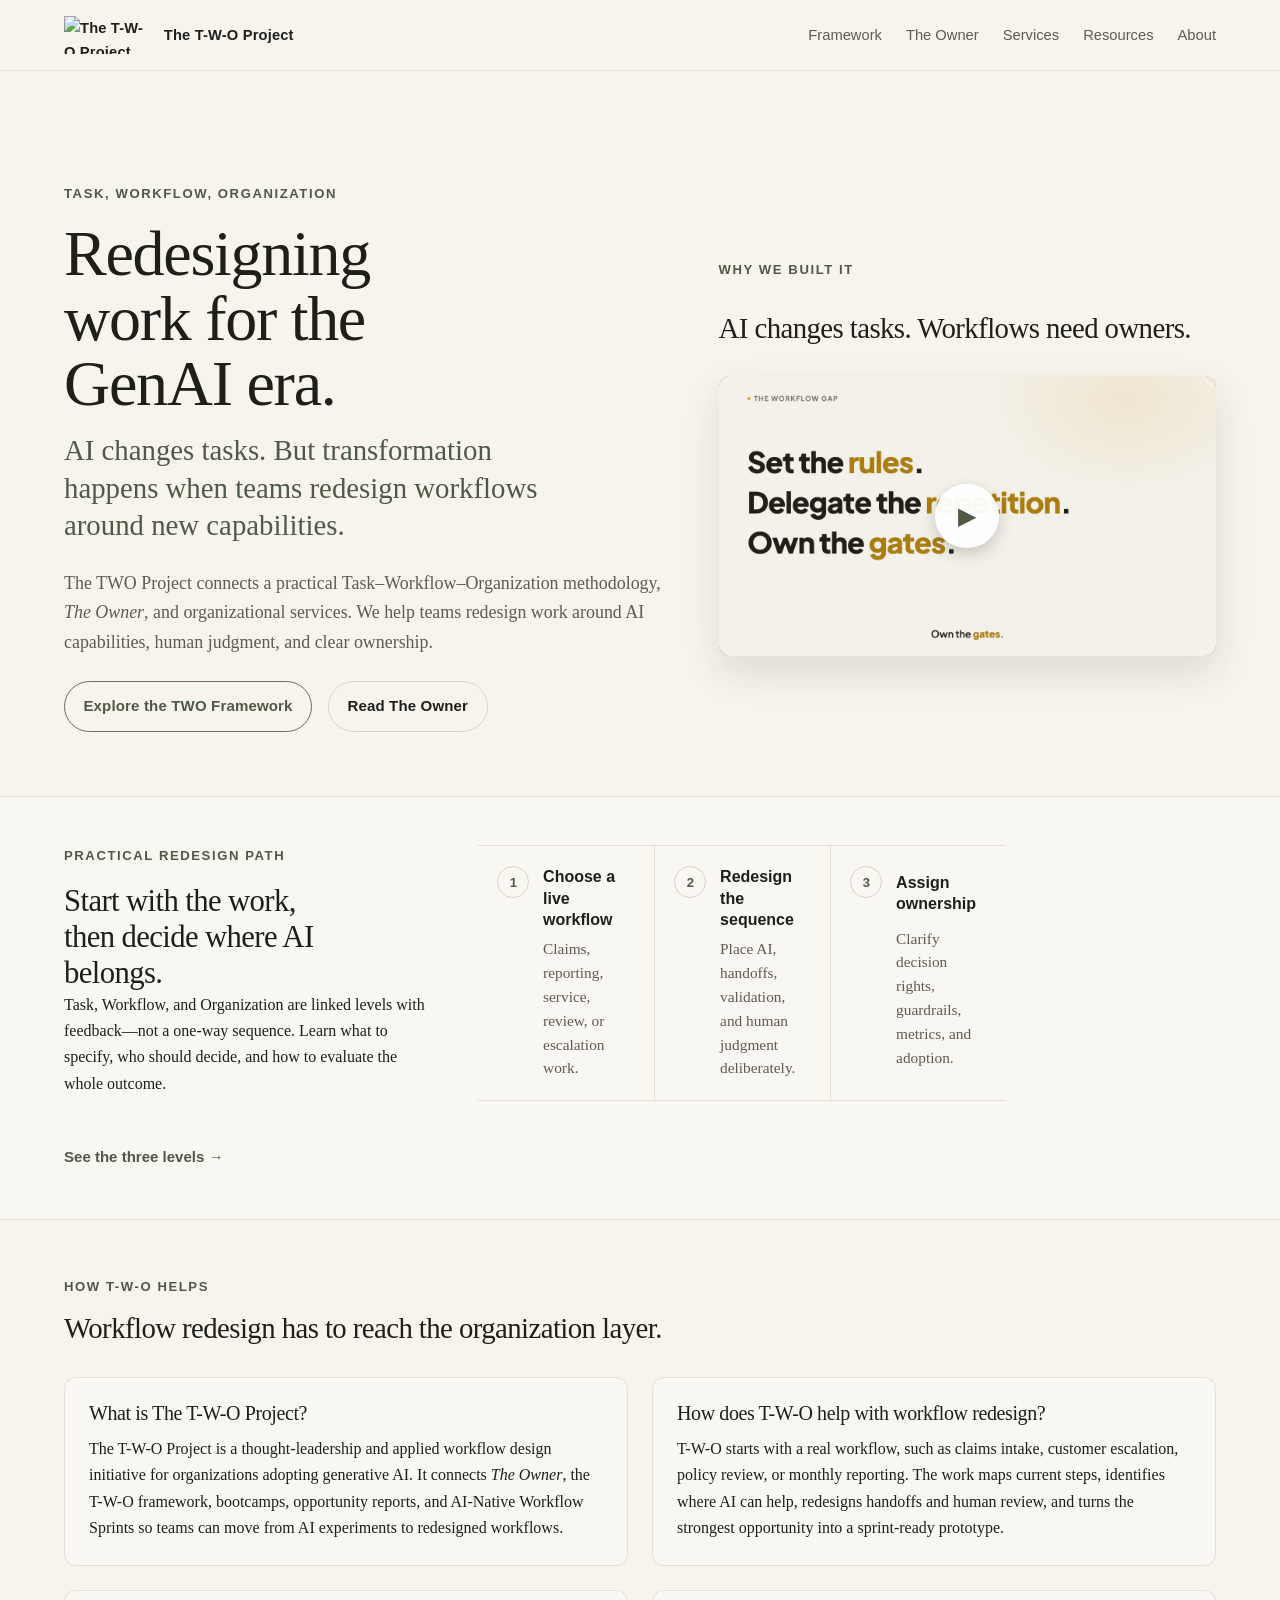
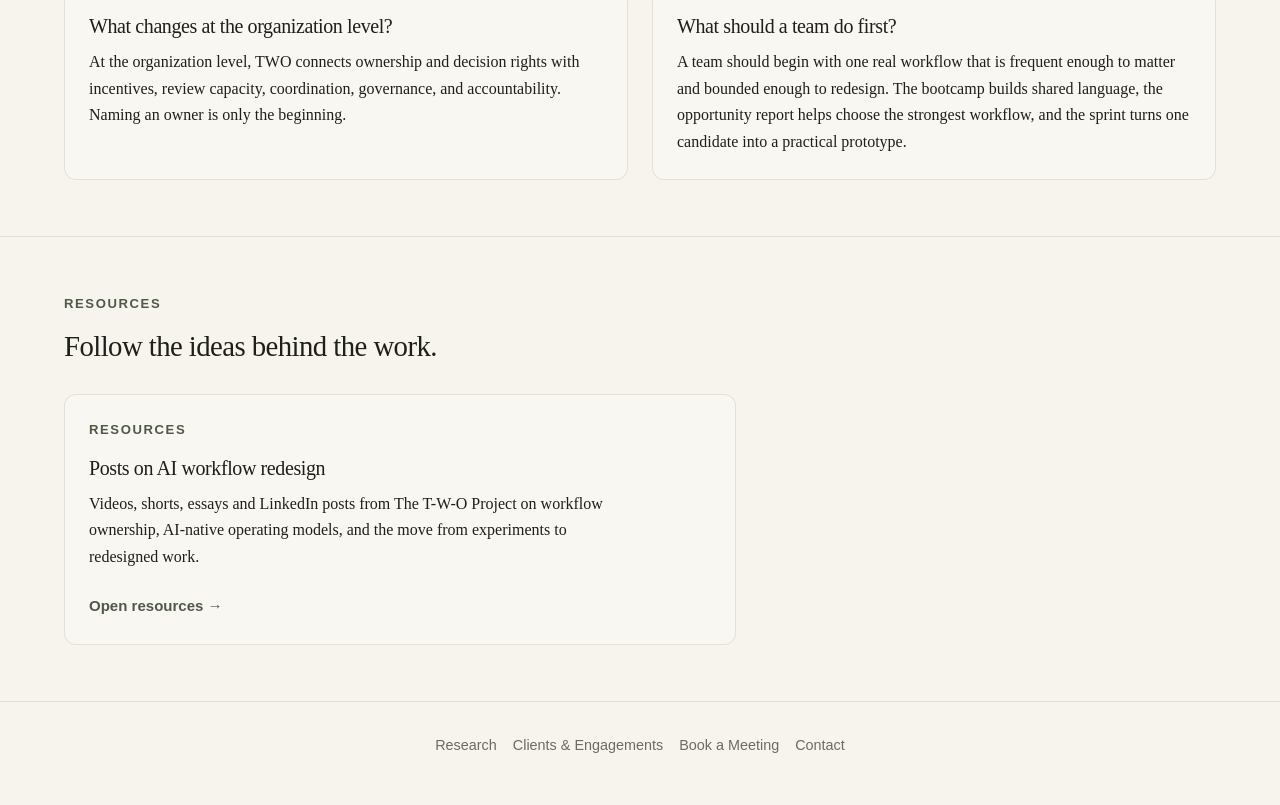
==== commit 0645e917: "Rewrite framework page, drop Aug 19 article, trim footer - framework.html: short page. Validation ta" ====
--- a/index.html
+++ b/index.html
@@ -190,7 +190,6 @@
           <p class="hero-text">The TWO Project connects a practical Task–Workflow–Organization methodology, <em>The Owner</em>, and organizational services. We help teams redesign work around AI capabilities, human judgment, and clear ownership.</p>
           <div class="cta-links" aria-label="Primary actions">
             <a class="button-link" href="framework.html">Explore the TWO Framework</a>
-            <a class="button-link button-link-secondary" href="work-with-us.html">Explore organizational services</a>
             <a class="button-link button-link-secondary" href="owner.html">Read The Owner</a>
           </div>
         </div>
@@ -200,7 +199,6 @@
           <div class="hero-video-player" id="hero-video" data-video-id="E_-4bHsLRwQ">
             <button type="button" aria-label="Play video: AI changes tasks. Workflows need owners." style="background-image:url('images/why-two-poster.jpg')"><span aria-hidden="true">&#9654;</span></button>
           </div>
-          <a class="text-link" href="resources/why-the-two-project/">Read the story and transcript</a>
         </aside>
       </div>
     </section>
@@ -211,7 +209,7 @@
           <p class="section-label">Practical redesign path</p>
           <h2 id="redesign-path-heading">Start with the work, then decide where AI belongs.</h2>
           <p>Task, Workflow, and Organization are linked levels with feedback—not a one-way sequence. Learn what to specify, who should decide, and how to evaluate the whole outcome.</p>
-          <a class="text-link" href="framework.html#apply">Learn how to apply TWO</a>
+          <a class="text-link" href="framework.html#levels">See the three levels</a>
         </div>
         <ol class="redesign-path-steps">
           <li>
@@ -280,11 +278,8 @@
   <footer class="site-footer">
     <div class="site-shell footer-row footer-row-refined">
       <nav class="footer-links" aria-label="Footer">
-        <a href="framework.html">Framework</a>
         <a href="research.html">Research</a>
         <a href="clients.html">Clients &amp; Engagements</a>
-        <a href="resources/">Resources</a>
-        <a href="owner.html">Books</a>
         <a href="https://bookings.cloud.microsoft/book/AIWorkflowGameDiscoveryCall@genai4all.org/?ismsaljsauthenabled" target="_blank" rel="noopener noreferrer">Book a Meeting</a>
         <a href="mailto:info@thetwoproject.com">Contact</a>
       </nav>
--- a/styles.css
+++ b/styles.css
@@ -3818,3 +3818,75 @@
 .archive-item-content a:hover {
   color: var(--accent);
 }
+
+/* TWO guide: levels, figure and example */
+.tw-hl { background: linear-gradient(transparent 58%, rgba(215, 163, 41, 0.38) 58%); color: inherit; padding: 0 0.08em; }
+.tw-callout { max-width: 60ch; margin-top: var(--space-4); padding: var(--space-2) 0 var(--space-2) var(--space-3); border-left: 4px solid #d7a329; font-size: 1.1rem; }
+.tw-cols { display: grid; grid-template-columns: repeat(3, minmax(0, 1fr)); gap: 3rem; align-items: start; margin: var(--space-5) 0; }
+.tw-col { min-width: 0; }
+.tw-card { position: relative; padding: var(--space-4); border: 2px solid transparent; border-radius: 1.1rem; background: var(--surface); box-shadow: 0 8px 24px rgba(60, 50, 30, 0.08); }
+.tw-col:not(:last-child) .tw-card::after { content: "→"; position: absolute; top: 50%; right: -2.15rem; transform: translateY(-50%); font-family: var(--font-sans); font-size: 1.6rem; color: #d7a329; }
+.tw-card-hl { background: #fff; border: 2px solid #d7a329; }
+.tw-badge { display: grid; place-items: center; width: 3rem; height: 3rem; margin-bottom: var(--space-3); border-radius: 0.8rem; color: #fff; font: 800 1.5rem var(--font-sans); }
+.tw-card-t .tw-badge { background: #a6a3de; }
+.tw-card-w .tw-badge { background: #64b5a9; }
+.tw-card-o .tw-badge { background: #d7a329; }
+.tw-card h3 { margin: 0 0 var(--space-2); font: 800 2rem/1.1 var(--font-sans); letter-spacing: -0.02em; }
+.tw-card p { margin: 0; font-family: var(--font-sans); font-size: 1.1rem; line-height: 1.35; }
+.tw-card p strong { font-weight: 700; }
+.tw-card p span { color: var(--muted); }
+.tw-col-body { padding: var(--space-3) var(--space-2) 0; }
+.tw-col-body p { margin-bottom: var(--space-3); }
+.tw-col-body strong { background: linear-gradient(transparent 62%, rgba(215, 163, 41, 0.3) 62%); }
+.tw-figure { --tw-gold: #d7a329; margin: var(--space-6) 0 var(--space-5); }
+.tw-org { padding: var(--space-4); border: 2px dashed var(--accent-deep); border-radius: calc(var(--radius) + 0.25rem); background: var(--surface); }
+.tw-wf { margin-top: var(--space-3); padding: var(--space-3); border: 1.5px solid var(--accent); border-radius: var(--radius); background: var(--surface-strong); }
+.tw-label { margin: 0; font-family: var(--font-sans); font-size: 0.75rem; font-weight: 700; letter-spacing: 0.08em; text-transform: uppercase; color: var(--accent-deep); }
+.tw-label small { display: block; margin-top: 0.25rem; font-size: 0.85rem; font-weight: 400; letter-spacing: 0; text-transform: none; color: var(--muted); }
+.tw-row { display: flex; flex-wrap: wrap; gap: 0.5rem; align-items: stretch; margin-top: var(--space-3); }
+.tw-row-flow { margin-top: var(--space-3); }
+.tw-box { flex: 1 1 7rem; min-width: 6.5rem; padding: 0.7rem 0.6rem; border-radius: 0.6rem; text-align: center; font-family: var(--font-sans); font-size: 0.85rem; line-height: 1.3; }
+.tw-box strong { display: block; margin-bottom: 0.15rem; font-size: 0.95rem; }
+.tw-gate { background: #d7a329; color: #2b2208; }
+.tw-task { background: var(--accent); color: #fff; }
+.tw-arrow { align-self: center; font-family: var(--font-sans); font-weight: 700; color: var(--accent-deep); }
+.tw-legend { display: flex; flex-wrap: wrap; gap: 0.5rem 1.25rem; margin: var(--space-3) 0 0; padding: 0; list-style: none; font-family: var(--font-sans); font-size: 0.85rem; color: var(--muted); }
+.tw-legend li + li { margin-top: 0; }
+.tw-dot { display: inline-block; width: 0.7rem; height: 0.7rem; margin-right: 0.4rem; border-radius: 0.2rem; vertical-align: -0.05rem; }
+.tw-dot-gate { background: #d7a329; }
+.tw-dot-task { background: var(--accent); }
+.tw-dot-org { background: #fff; border: 1.5px dashed var(--accent-deep); }
+.tw-figure figcaption { margin-top: var(--space-3); max-width: 75ch; color: var(--muted); font-size: 0.95rem; }
+.tw-example { display: grid; grid-template-columns: minmax(0, 1.15fr) minmax(0, 1fr); gap: var(--space-5); align-items: center; margin-top: var(--space-5); }
+.tw-chart { margin: 0; }
+.tw-chart img { display: block; width: 100%; height: auto; border-radius: var(--radius); border: 1px solid var(--border); }
+.tw-chart figcaption { margin-top: var(--space-2); color: var(--muted); font-size: 0.9rem; }
+.tw-chart-after { max-width: 52rem; margin: var(--space-5) 0 0; }
+.tw-problems h3 { margin-top: 0; }
+.tw-problems ul { padding-left: 1.2rem; }
+.tw-bars { display: grid; gap: var(--space-4); max-width: 52rem; margin-top: var(--space-3); font-family: var(--font-sans); }
+.tw-bar-row { display: grid; grid-template-columns: 11rem minmax(0, 1fr) 4.5rem; gap: var(--space-3); align-items: center; }
+.tw-bar-label { margin: 0; font-weight: 600; font-size: 0.95rem; }
+.tw-bar-label span { display: block; margin-top: 0.1rem; font-weight: 400; font-size: 0.8rem; color: var(--muted); }
+.tw-bar-pair { display: grid; gap: 0.35rem; }
+.tw-bar-line { display: grid; grid-template-columns: minmax(0, 1fr) 6.75rem; align-items: center; gap: 0.5rem; font-size: 0.85rem; color: var(--muted); }
+.tw-bar-line span { white-space: nowrap; }
+.tw-bar-line strong { color: var(--text); }
+.tw-bar { height: 0.9rem; border-radius: 0.45rem; }
+.tw-bar-before { background: #cfc8b8; }
+.tw-bar-after { background: var(--accent); }
+.tw-bar-control .tw-bar-after { background: #d7a329; }
+.tw-bar-delta { margin: 0; font-weight: 700; text-align: right; }
+.tw-source { max-width: 75ch; margin-top: var(--space-4); color: var(--muted); font-size: 0.9rem; }
+@media (max-width: 860px) {
+  .tw-cols { grid-template-columns: 1fr; gap: 2.25rem; }
+  .tw-col:not(:last-child) .tw-card::after { display: none; }
+  .tw-example { grid-template-columns: 1fr; }
+}
+@media (max-width: 640px) {
+  .tw-arrow { transform: rotate(90deg); flex: 0 0 100%; text-align: center; }
+  .tw-box { flex: 1 1 100%; }
+  .tw-org { padding: var(--space-3); }
+  .tw-bar-row { grid-template-columns: 1fr auto; }
+  .tw-bar-pair { grid-column: 1 / -1; grid-row: 2; }
+}
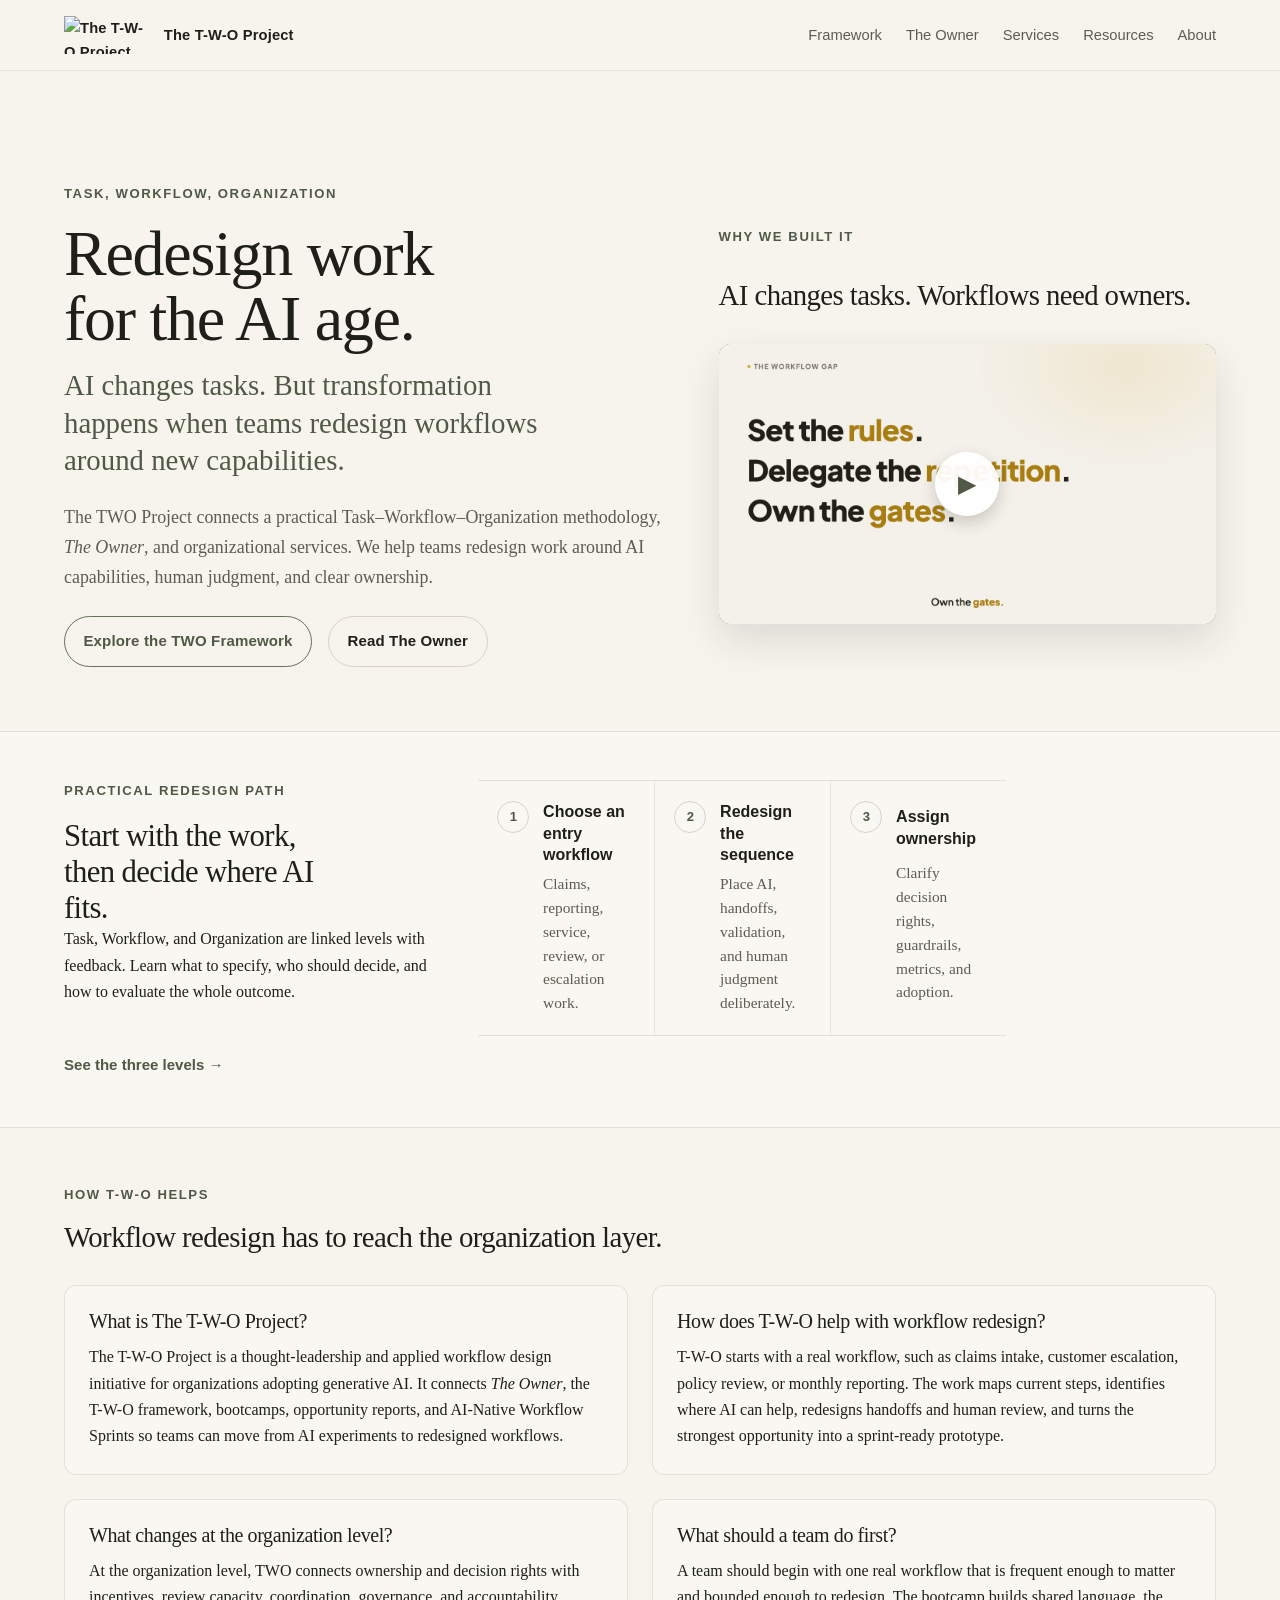
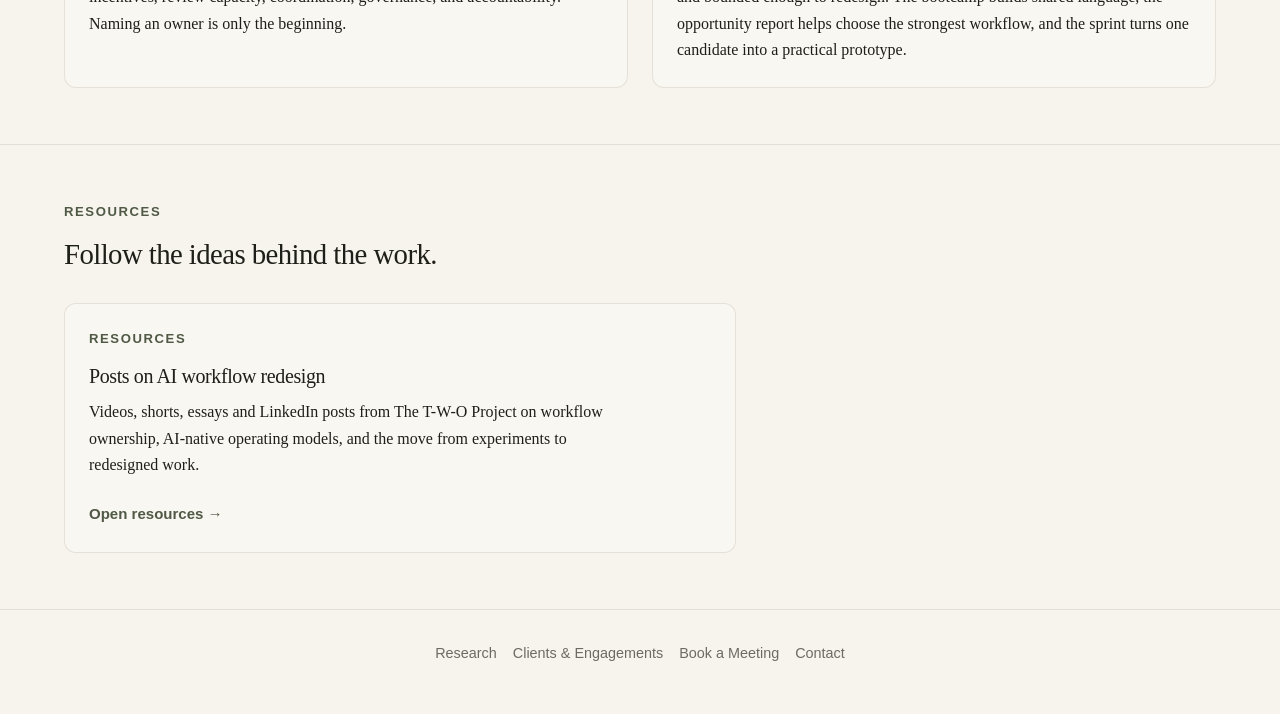
==== commit 9891d83c: "changed index" ====
--- a/index.html
+++ b/index.html
@@ -185,7 +185,7 @@
       <div class="site-shell hero-home-layout">
         <div class="hero-panel hero-panel-flat hero-home-copy">
           <p class="eyebrow">Task, Workflow, Organization</p>
-          <h1>Redesigning work for the GenAI era.</h1>
+          <h1>Redesign work for the AI age.</h1>
           <p class="hero-line">AI changes tasks. But transformation happens when teams redesign workflows around new capabilities.</p>
           <p class="hero-text">The TWO Project connects a practical Task–Workflow–Organization methodology, <em>The Owner</em>, and organizational services. We help teams redesign work around AI capabilities, human judgment, and clear ownership.</p>
           <div class="cta-links" aria-label="Primary actions">
@@ -207,14 +207,14 @@
       <div class="site-shell redesign-path-layout">
         <div class="redesign-path-copy">
           <p class="section-label">Practical redesign path</p>
-          <h2 id="redesign-path-heading">Start with the work, then decide where AI belongs.</h2>
-          <p>Task, Workflow, and Organization are linked levels with feedback—not a one-way sequence. Learn what to specify, who should decide, and how to evaluate the whole outcome.</p>
+          <h2 id="redesign-path-heading">Start with the work, then decide where AI fits.</h2>
+          <p>Task, Workflow, and Organization are linked levels with feedback. Learn what to specify, who should decide, and how to evaluate the whole outcome.</p>
           <a class="text-link" href="framework.html#levels">See the three levels</a>
         </div>
         <ol class="redesign-path-steps">
           <li>
             <span>1</span>
-            <strong>Choose a live workflow</strong>
+            <strong>Choose an entry workflow</strong>
             <p>Claims, reporting, service, review, or escalation work.</p>
           </li>
           <li>
